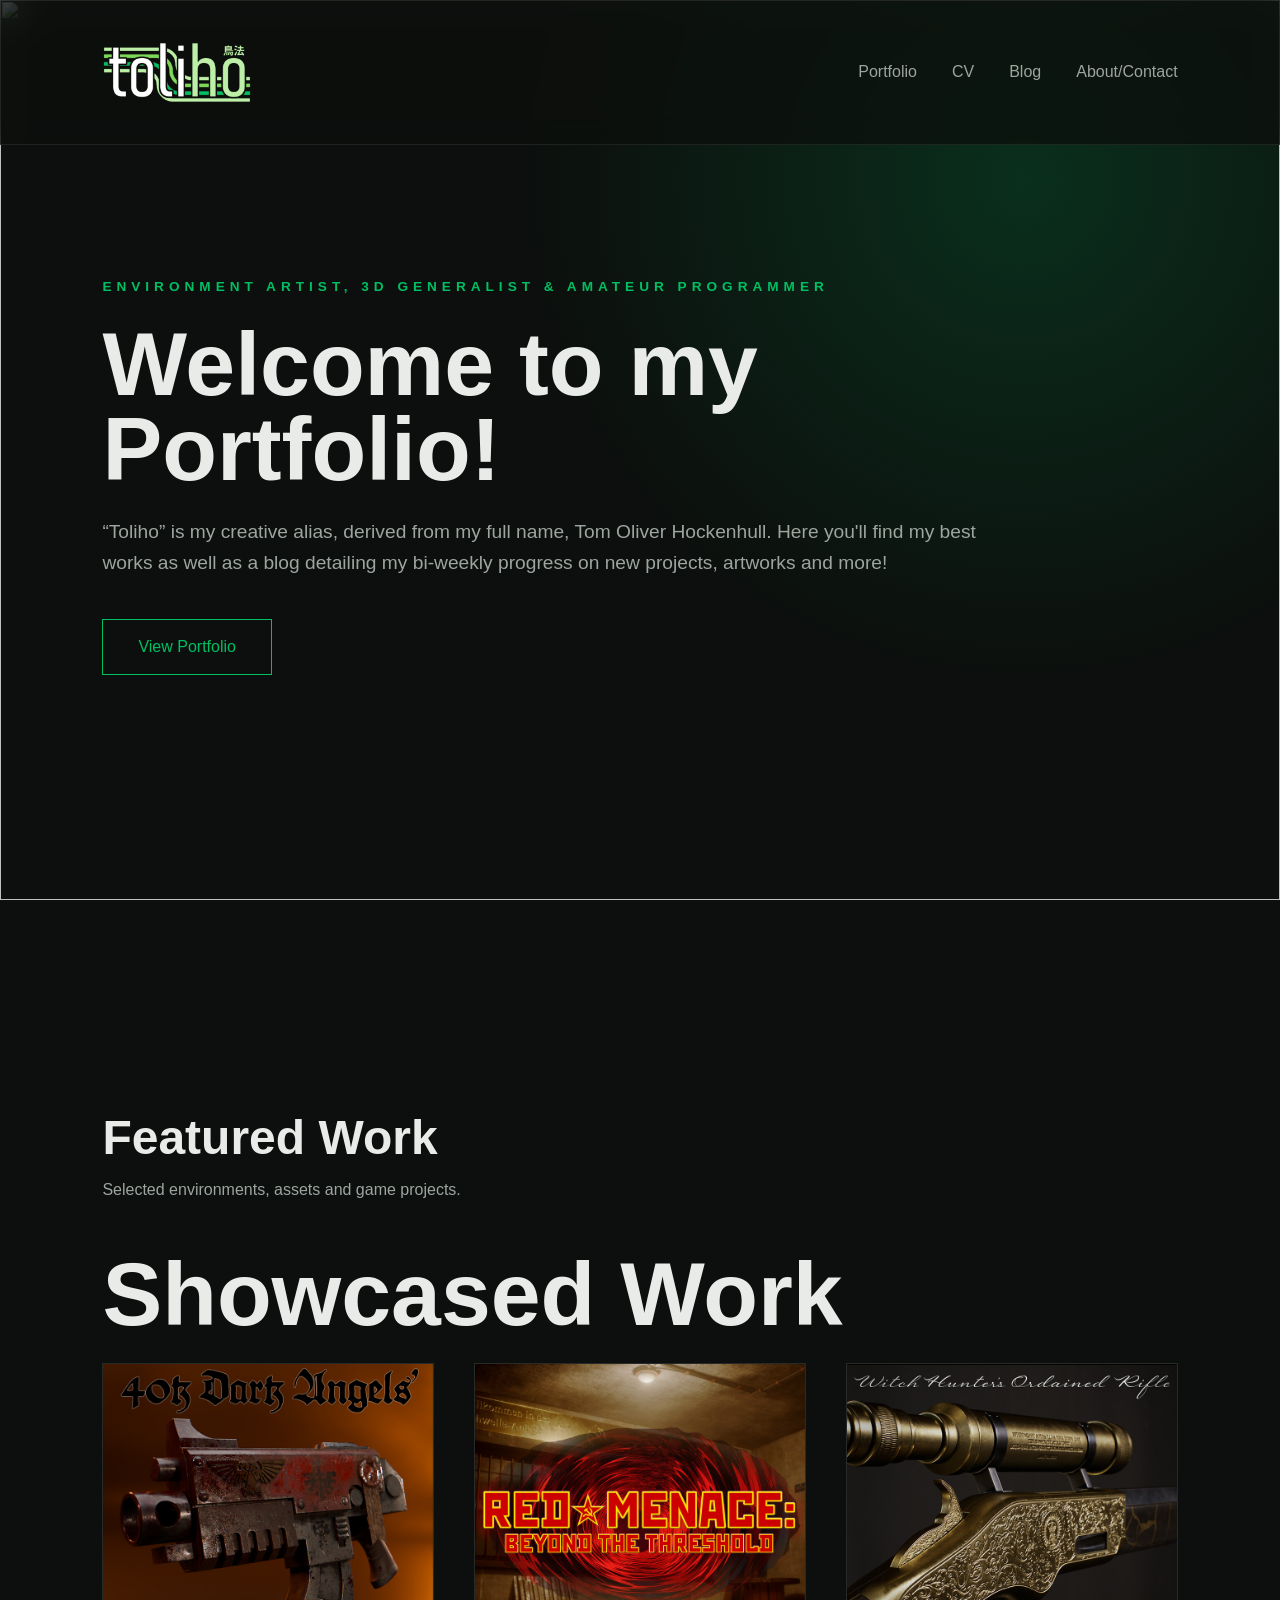
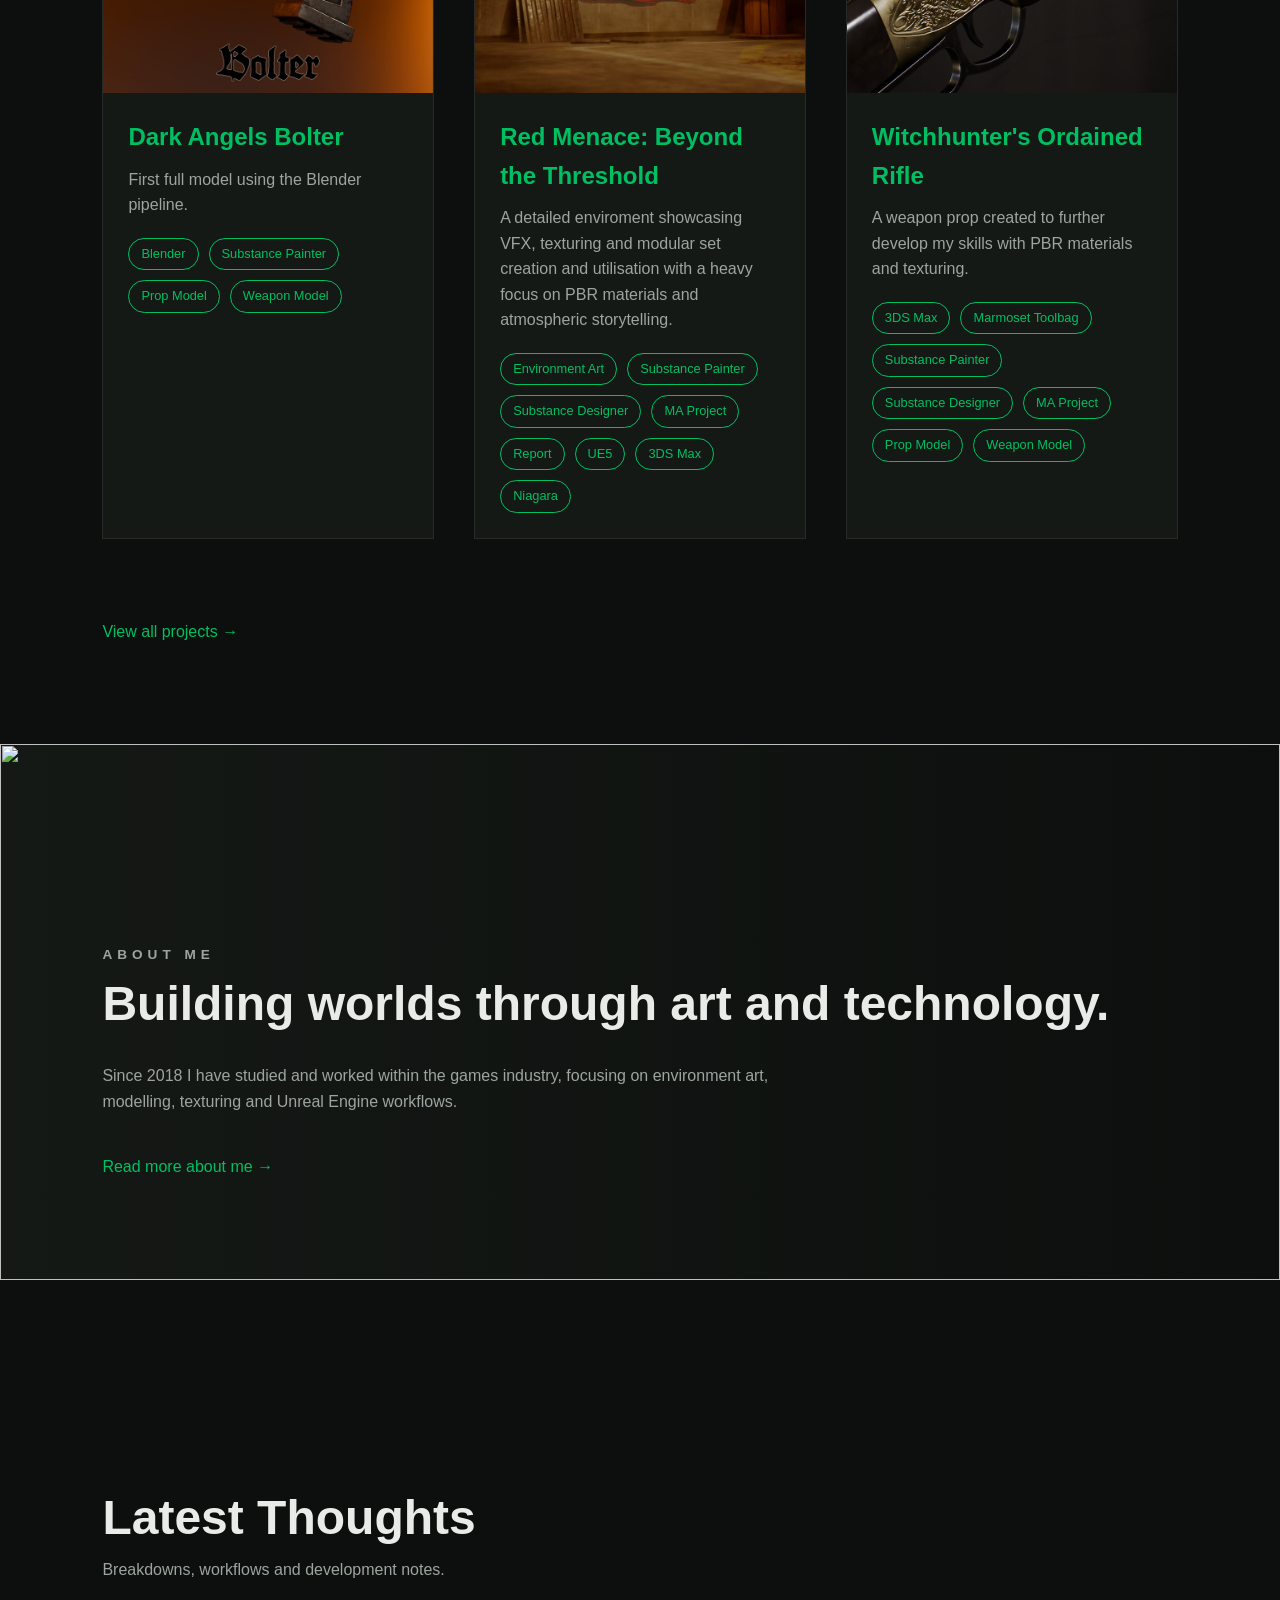
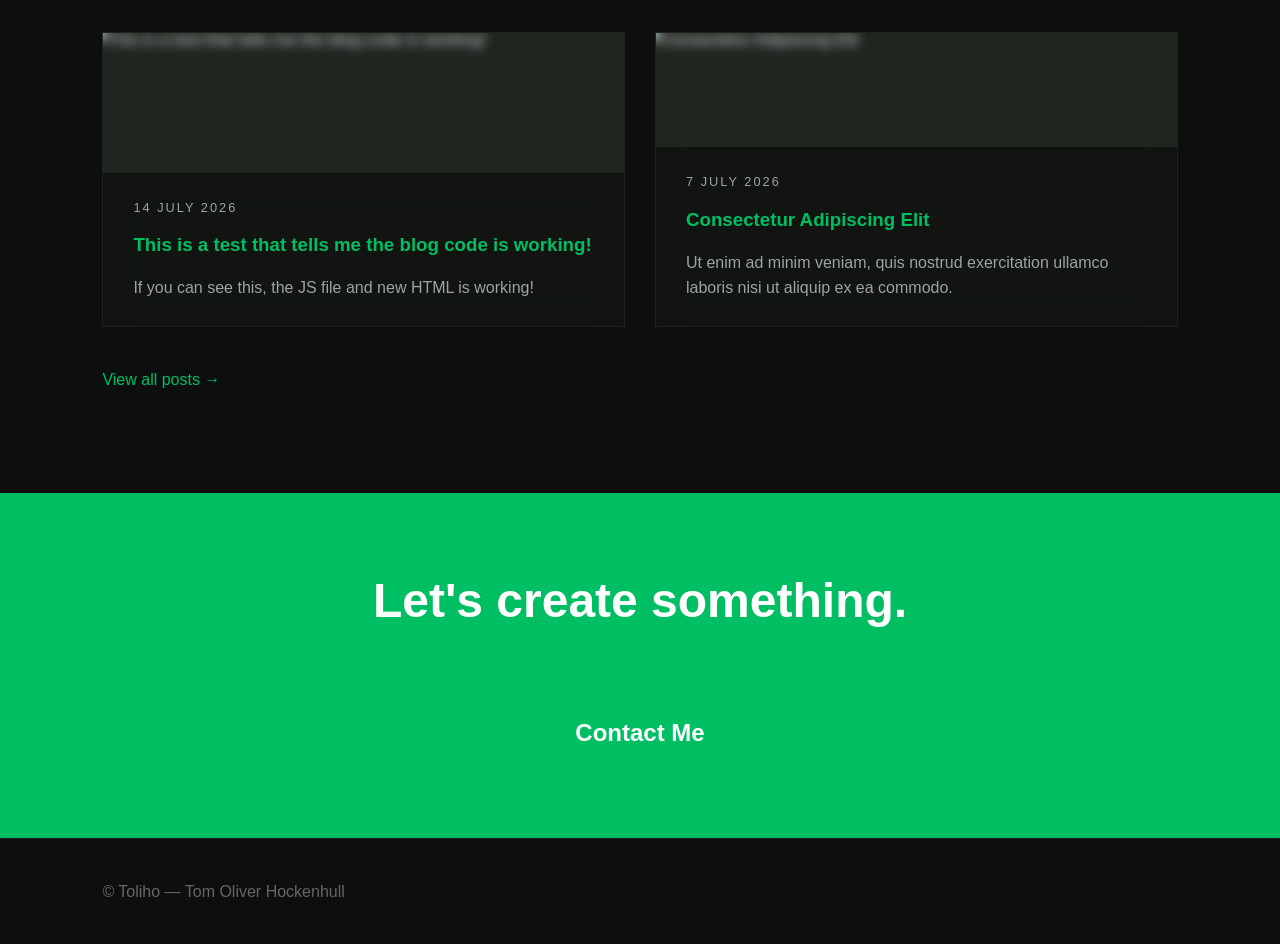
==== index.html @ e220ed82 "Update index.html" ====
<!DOCTYPE html>
<html lang="en">

<head>

    <!-- ===========================
         PAGE SETTINGS
    ============================ -->

    <meta charset="UTF-8">
    <meta name="viewport" content="width=device-width, initial-scale=1.0">

    <title>Toliho | Portfolio</title>

    <!-- Main website stylesheet -->
    <link rel="stylesheet" href="css/style.css">

</head>



<body>


<!-- ===========================
     NAVIGATION

     This same navigation will appear
     across every page.
=========================== -->


<!-- ===========================
     NAVIGATION
=========================== -->

<header>

<nav>

    <a href="index.html" class="logo">

        <img src="images/toliho-logo.png" alt="Toliho">

    </a>

    <input type="checkbox" id="menu-toggle" class="menu-toggle">

    <label for="menu-toggle" class="hamburger">
        <span></span>
        <span></span>
        <span></span>
    </label>

    <div class="links">

        <a href="portfolio.html">
            Portfolio
        </a>

        <a href="cv.html">
            CV
        </a>

        <a href="blog.html">
            Blog
        </a>

        <a href="about.html">
            About/Contact
        </a>

    </div>

</nav>

</header>





<!-- ===========================
     HERO SECTION

     Large introduction area.
     Replace background with your
     favourite environment render later.
=========================== -->


<section class="hero">


<div class="hero-bg">

    <img src="images/Welcome.gif" alt="">

    <img src="images/Welcome.gif" class="hero-bg-blur" alt="">

</div>


<div class="hero-content">


<p class="eyebrow">

ENVIRONMENT ARTIST, 3D GENERALIST & AMATEUR PROGRAMMER

</p>



<h1>

Welcome to my Portfolio!

</h1>



<p class="hero-text">

“Toliho” is my creative alias, derived from my full name, Tom Oliver Hockenhull. Here you'll find my best works as well as a blog detailing my bi-weekly progress on new projects, artworks and more!

</p>



<a href="portfolio.html" class="button">

View Portfolio

</a>


</div>


</section>







<!-- ===========================
     FEATURED WORK

     Only your strongest 3 projects.

     The complete collection exists
     on portfolio.html.
=========================== -->


<section class="featured">


<div class="section-header">

<h2>
Featured Work
</h2>

<p>
Selected environments, assets and game projects.
</p>


</div>


    <h1>
        Showcased Work
    </h1>


</div>






<div class="portfolio-grid">





<!-- PROJECT 1 -->


<a href="projects/project1.html" class="portfolio-card">


    <img src="images/project1.jpg"
    alt="Project 1">


    <div class="portfolio-info">


        <h2>
            Dark Angels Bolter
        </h2>


        <p>
            First full model using the Blender pipeline.
        </p>


        <div class="portfolio-tags">

            <span>
                Blender
            </span>

            <span>
                Substance Painter
            </span>

            <span>
                Prop Model
            </span>

            <span>
                Weapon Model
            </span>

        </div>


    </div>


</a>







<!-- PROJECT 2 -->


<a href="projects/project2.html" class="portfolio-card">


    <img src="images/project2.jpg"
    alt="Project 2">


    <div class="portfolio-info">


        <h2>
            Red Menace: Beyond the Threshold
        </h2>


        <p>
            A detailed enviroment showcasing VFX, texturing and modular set creation and utilisation with a heavy focus on PBR materials and atmospheric storytelling.
        </p>


        <div class="portfolio-tags">

            <span>
                Environment Art
            </span>

            <span>
                Substance Painter
            </span>

            <span>
                Substance Designer
            </span>

            <span>
                MA Project
            </span>

            <span>
                Report
            </span>

            
            <span>
                UE5
            </span>

            
            <span>
                3DS Max
            </span>

            
            <span>
                Niagara
            </span>

        </div>


    </div>


</a>







<!-- PROJECT 3 -->


<a href="projects/project3.html" class="portfolio-card">


    <img src="images/project3.jpg"
    alt="Project 3">


    <div class="portfolio-info">


        <h2>
            Witchhunter's Ordained Rifle
        </h2>


        <p>
            A weapon prop created to further develop my skills with PBR materials and texturing. 
        </p>


        <div class="portfolio-tags">

            <span>
                3DS Max
            </span>


            <span>
                Marmoset Toolbag
            </span>

            <span>
                Substance Painter
            </span>

            <span>
                Substance Designer
            </span>

            <span>
                MA Project
            </span>

            <span>
                Prop Model
            </span>

            <span>
                Weapon Model
            </span>


        </div>


    </div>


</a>





<!-- Link to full portfolio -->

<a href="portfolio.html"
class="text-link">

View all projects →

</a>



</section>









<!-- ===========================
     ABOUT PREVIEW

     Short introduction only.
     Full biography lives on:
     about.html
=========================== -->


<section class="about-preview">


<div class="about-bg">

    <img src="images/about-bg.png" alt="">

    <img src="images/about-bg.png" class="about-bg-blur" alt="">

</div>


<div class="about-preview-content">


<p class="eyebrow">
ABOUT ME
</p>


<h2>
Building worlds through
art and technology.
</h2>



<p>

Since 2018 I have studied and worked within the games industry,
focusing on environment art, modelling, texturing and Unreal Engine workflows.

</p>


<a href="about.html"
class="text-link">

Read more about me →

</a>


</div>


</section>










<!-- ===========================
     BLOG PREVIEW

     Shows latest articles.
     Full blog archive:
     blog.html
=========================== -->


<section class="latest-blog">


<div class="section-header">

<h2>
Latest Thoughts
</h2>

<p>
Breakdowns, workflows and development notes.
</p>


</div>





<div class="blog-grid" id="latest-blog-grid">
</div>

<a href="blog.html" class="text-link">View all posts →</a>


</section>









<!-- ===========================
     CONTACT CTA
=========================== -->


<section class="contact-banner">


<h2>
Let's create something.
</h2>


<a href="contact.html"
class="button">

Contact Me

</a>



</section>








<!-- ===========================
     FOOTER
=========================== -->


<footer>

<p>
© Toliho — Tom Oliver Hockenhull
</p>

</footer>




<!-- =====================================================================
     LATEST POSTS PREVIEW

     Loads the same post data blog.html uses, sorts by date, and shows
     the 3 most recent. Add new posts in js/blog-posts.js only - this
     section updates itself automatically.
===================================================================== -->

<script src="js/blog-posts.js"></script>

<script>

    const latestGrid = document.getElementById('latest-blog-grid');

    function parseDate(dateStr) {
        const [day, month, year] = dateStr.split('-').map(Number);
        return new Date(year, month - 1, day);
    }

    const sortedPosts = [...posts].sort((a, b) => parseDate(b.date) - parseDate(a.date));
    const latestPosts = sortedPosts.slice(0, 2);

    function formatDate(dateStr) {
        const d = parseDate(dateStr);
        if (isNaN(d)) return dateStr;
        return d.toLocaleDateString('en-GB', { day:'numeric', month:'long', year:'numeric' });
    }

    latestPosts.forEach(post => {
        const card = document.createElement('a');
        card.href = post.link;
        card.className = 'blog-card';

        const imageWrap = document.createElement('div');
        imageWrap.className = 'blog-card-image';
        const img = document.createElement('img');
        img.src = post.image;
        img.alt = post.title;
        imageWrap.appendChild(img);

        const info = document.createElement('div');
        info.className = 'blog-info';

        const dateEl = document.createElement('span');
        dateEl.className = 'blog-date';
        dateEl.textContent = formatDate(post.date);

        const titleEl = document.createElement('h3');
        titleEl.textContent = post.title;

        const excerptEl = document.createElement('p');
        excerptEl.textContent = post.excerpt;

        info.appendChild(dateEl);
        info.appendChild(titleEl);
        info.appendChild(excerptEl);

        card.appendChild(imageWrap);
        card.appendChild(info);
        latestGrid.appendChild(card);
    });

</script>


</body>

</html>
---- css/style.css ----
/* =====================================================
   TOLIHO PORTFOLIO
   Main Website Stylesheet

   Theme:
   Dark minimalist / games art portfolio

   Main colour:
   #00bf63
===================================================== */


/* =====================================================
   GLOBAL VARIABLES
===================================================== */

:root {
    --background: #0c0f0d;
    --surface: #151916;
    --surface-light: #202520;
    --text: #e8ebe8;
    --muted: #9da59f;
    --green: #00bf63;
    --green-dark: #008f45;
    --border: rgba(255,255,255,0.08);
}


/* =====================================================
   RESET
===================================================== */

* {
    margin:0;
    padding:0;
    box-sizing:border-box;
}

html {
    scroll-behavior:smooth;
}

body {
    background:var(--background);
    color:var(--text);
    font-family: Inter, Helvetica, Arial, sans-serif;
    line-height:1.6;
}

a {
    text-decoration:none;
    color:inherit;
}

img {
    max-width:100%;
    display:block;
}


/* =====================================================
   NAVIGATION
===================================================== */

header {
    position:relative;
}

nav {
    position:fixed;
    top:0;
    width:100%;
    padding:30px 8%;
    display:flex;
    justify-content:space-between;
    align-items:center;
    background: rgba(12,15,13,0.75);
    backdrop-filter:blur(15px);
    border-bottom: 1px solid var(--border);
    z-index:100;
}

.logo img {
    width:150px;
    height:auto;
}

.logo span {
    color:var(--green);
}

.links {
    display:flex;
    gap:35px;
}

.links a {
    color:var(--muted);
    transition:.3s;
}

.links a:hover {
    color:var(--green);
}

.menu-toggle {
    display:none;
}

.hamburger {
    display:none;
    flex-direction:column;
    gap:5px;
    cursor:pointer;
    z-index:200;
}

.hamburger span {
    width:28px;
    height:2px;
    background:var(--text);
    transition:.3s;
}


/* =====================================================
   HERO SECTION
===================================================== */

.hero {
    position:relative;
    overflow:hidden;
    min-height:100vh;
    padding: 150px 8% 100px;
    display:flex;
    align-items:center;
    background: radial-gradient(
        circle at 80% 20%,
        rgba(0,191,99,.18),
        transparent 40%
    );
}

.hero-bg {
    position:absolute;
    inset:0;
    z-index:0;
}

.hero-bg img {
    position:absolute;
    inset:0;
    width:100%;
    height:100%;
    object-fit:cover;
}

.hero-bg-blur {
    filter:blur(10px);
    transform:scale(1.1);
    -webkit-mask-image: linear-gradient(to right, black 0%, black 35%, transparent 75%);
    mask-image: linear-gradient(to right, black 0%, black 35%, transparent 75%);
}

.hero-content {
    position:relative;
    z-index:1;
    max-width:900px;
}

.eyebrow {
    color:var(--green);
    letter-spacing:5px;
    font-size:.85rem;
    font-weight:bold;
}

h1 {
    font-size: clamp(3.5rem,7vw,7rem);
    line-height:.95;
    margin: 25px 0;
}

.hero-text {
    max-width:900px;
    color:var(--muted);
    font-size:1.2rem;
}


/* =====================================================
   BUTTONS
===================================================== */

.button {
    display:inline-block;
    margin-top:40px;
    padding: 14px 35px;
    border: 1px solid var(--green);
    color:var(--green);
    transition:.3s;
}

.button:hover {
    background:var(--green);
    color:#000;
}


/* =====================================================
   GENERAL SECTIONS
===================================================== */

section {
    padding: 200px 8% 100px;
}

.section-header {
    margin-bottom:50px;
}

.section-header h2 {
    font-size:3rem;
}

.section-header p {
    color:var(--muted);
}


/* =====================================================
   FEATURED PROJECT GRID
===================================================== */

.project-grid {
    display:grid;
    grid-template-columns: repeat(auto-fit,minmax(300px,1fr));
    gap:30px;
}

.project-card {
    background:var(--surface);
    border: 1px solid var(--border);
    overflow:hidden;
    transition:.4s;
}

.project-card:hover {
    transform: translateY(-10px);
    border-color: var(--green);
}

.project-image {
    height:280px;
    background: linear-gradient(135deg, #1c211e, #101311);
    display:flex;
    align-items:center;
    justify-content:center;
    color:var(--muted);
}

.project-image img {
    width:100%;
    height:100%;
    object-fit:cover;
}

.project-info {
    padding:25px;
}

.project-info h3 {
    color:var(--green);
    margin-bottom:5px;
}

.project-info p {
    color:var(--muted);
}


/* =====================================================
   TEXT LINKS
===================================================== */

.text-link {
    display:inline-block;
    margin-top:40px;
    color:var(--green);
}

.text-link:hover {
    text-decoration:underline;
}


/* =====================================================
   ABOUT SECTION
===================================================== */

.about-preview {
    position:relative;
    overflow:hidden;
    background: linear-gradient(90deg, var(--surface), transparent);
}

.about-bg {
    position:absolute;
    inset:0;
    z-index:0;
}

.about-bg img {
    position:absolute;
    inset:0;
    width:100%;
    height:100%;
    object-fit:cover;
}

.about-bg-blur {
    filter:blur(0px);
    transform:scale(1.1);
    -webkit-mask-image: linear-gradient(to right, black 0%, black 0%, transparent 100%);
    mask-image: linear-gradient(to right, black 0%, black 0%, transparent 100%);
}

.about-preview-content {
    position:relative;
    z-index:1;
}

.about-preview h2 {
    font-size:3rem;
    margin-bottom:20px;
}

.about-preview p {
    max-width:700px;
    color:var(--muted);
}


/* =====================================================
   BLOG
===================================================== */

.blog-grid {
    display:grid;
    grid-template-columns: repeat(2, 1fr);
    gap:30px;
}

.blog-card {
    position:relative;
    border: 1px solid var(--border);
    overflow:hidden;
    transition:.3s;
}

.blog-card:hover {
    border-color:var(--green);
}

.blog-card-image {
    position:relative;
    aspect-ratio:16 / 9;
    overflow:hidden;
    background:var(--surface-light);
}

.blog-card-image img {
    position:absolute;
    inset:0;
    width:100%;
    height:100%;
    object-fit:cover;
    filter:blur(5px);
    transform:scale(1.05);
    transition:.4s;
}

.blog-card:hover .blog-card-image img {
    filter:blur(1px);
}

.blog-info {
    position:absolute;
    left:0;
    right:0;
    bottom:0;
    background: rgba(12,15,13,0.75);
    backdrop-filter:blur(15px);
    padding:25px 30px;
    display:flex;
    flex-direction:column;
    justify-content:center;
}

.blog-info .blog-date {
    display:block;
    color:var(--muted);
    font-size:.8rem;
    letter-spacing:2px;
    text-transform:uppercase;
    margin-bottom:12px;
}

.blog-info h3 {
    color:var(--green);
    margin-bottom:15px;
}

.blog-info p {
    color:var(--muted);
}

.blog-tags {
    display:flex;
    flex-wrap:wrap;
    gap:8px;
    margin-top:15px;
}

.blog-tags span {
    border:1px solid var(--green);
    color:var(--green);
    padding:4px 12px;
    border-radius:20px;
    font-size:.75rem;
}

.blog-empty {
    grid-column:1 / -1;
    color:var(--muted);
    text-align:center;
    padding:60px 0;
}


/* ---- Filter dropdown ---- */

.blog-filter {
    margin-top:30px;
    margin-bottom:50px;
    display:flex;
    align-items:center;
    gap:15px;
}

.blog-filter label {
    color:var(--muted);
    font-size:.9rem;
}

.blog-filter select {
    background:var(--surface);
    border:1px solid var(--border);
    color:var(--text);
    padding:10px 18px;
    font-family:inherit;
    font-size:.95rem;
    cursor:pointer;
}

.blog-filter select:focus {
    outline:none;
    border-color:var(--green);
}


/* ---- Pagination ---- */

.pagination {
    display:flex;
    justify-content:center;
    align-items:center;
    gap:25px;
    margin-top:70px;
}

.pagination button {
    background:transparent;
    border:1px solid var(--green);
    color:var(--green);
    padding:12px 28px;
    font-family:inherit;
    font-size:.95rem;
    cursor:pointer;
    transition:.3s;
}

.pagination button:hover:not(:disabled) {
    background:var(--green);
    color:#000;
}

.pagination button:disabled {
    border-color:var(--border);
    color:var(--muted);
    cursor:not-allowed;
}

.pagination .page-label {
    color:var(--muted);
    font-size:.9rem;
    white-space:nowrap;
}

@media(max-width:900px){
    .blog-grid {
        grid-template-columns:1fr;
    }
}


/* ==========================================
   CONTACT PAGE
========================================== */

.contact-page {
    background:var(--green);
    padding:160px 5vw 120px;
}

.contact-container {
    max-width:1200px;
    margin:auto;
}

.contact-container h1 {
    color:white;
    text-align:center;
    margin:25px 0;
}

.contact-container .eyebrow {
    text-align:center;
    color:white;
}

.contact-intro {
    color:white;
    text-align:center;
    max-width:700px;
    margin:0 auto 50px;
}

/* FORM BOX */

.contact-form {
    background:var(--surface);
    padding:50px;
    border-radius:20px;
    border:1px solid rgba(255,255,255,0.1);
    box-shadow:0 20px 60px rgba(0,0,0,0.25);
}

.form-row {
    display:grid;
    grid-template-columns:1fr 1fr;
    gap:30px;
}

.form-group {
    display:flex;
    flex-direction:column;
    margin-bottom:30px;
}

.form-group label {
    margin-bottom:10px;
    color:var(--text);
}

.form-group input,
.form-group textarea {
    background:#0c0f0d;
    border:1px solid rgba(255,255,255,0.12);
    border-radius:12px;
    padding:18px;
    color:white;
    font-family:inherit;
    font-size:1rem;
}

.form-group textarea {
    min-height:200px;
}

.form-group input:focus,
.form-group textarea:focus {
    outline:none;
    border-color:var(--green);
    box-shadow:0 0 0 3px rgba(0,191,99,0.2);
}

.contact-form .button {
    border-radius:12px;
    cursor:pointer;
}

@media(max-width:800px){
    .form-row {
        grid-template-columns:1fr;
    }
    .contact-form {
        padding:30px;
    }
}


/* =====================================================
   FOOTER
===================================================== */

footer {
    padding: 40px 8%;
    border-top: 1px solid var(--border);
    color:#666;
}

/* ==========================================
   ABOUT PAGE
========================================== */

.about-page {
    padding:160px 5vw 100px;
}

.about-container {
    display:grid;
    grid-template-columns:55% 45%;
    width:100%;
    gap:40px;
    align-items:stretch;
}

.about-content {
    display:flex;
    flex-direction:column;
    padding-left:5vw;
    max-width:850px;
}

.about-content p {
    margin-bottom:35px;
    line-height:1.8;
}

.software-section {
    margin-top:35px;
    display:flex;
    justify-content:center;
}

.software-section img {
    width:350px;
    height:auto;
}

.about-feature-image {
    display:flex;
    margin-right:40px;
}

.about-feature-image img {
    width:100%;
    height:100%;
    object-fit:cover;
}

@media(max-width:900px){
    .about-page {
        padding:140px 8% 80px;
    }
    .about-container {
        grid-template-columns:1fr;
        position:relative;
    }
    .about-content {
        padding-left:0;
        position:relative;
        z-index:1;
    }
    .about-feature-image {
        position:absolute;
        inset:0;
        margin:0;
        z-index:0;
        opacity:.18;
        pointer-events:none;
    }
    .about-feature-image img {
        width:100%;
        height:100%;
        object-fit:cover;
        filter:blur(12px);
    }
}

/* ==========================================
   CONTACT BANNER
========================================== */

.contact-banner {
    background:#00bf63;
    width:100%;
    padding:70px 8%;
    text-align:center;
}

.contact-banner h2 {
    color:#ffffff;
    font-size:3rem;
    margin-bottom:20px;
}

.contact-banner a {
    color:#ffffff;
    font-size:1.5rem;
    font-weight:800;
}

.contact-banner a:hover {
    text-decoration:underline;
}

/* ==========================================
   CV PAGE
========================================== */

.cv-page {
    padding:160px 8% 100px;
}

.cv-header {
    margin-bottom:70px;
    max-width:750px;
}

.cv-header h1 {
    font-size:clamp(2.8rem,5vw,4.5rem);
    margin:15px 0 20px;
}

.cv-header p {
    color:var(--muted);
    font-size:1.1rem;
    margin-bottom:30px;
}

.cv-container {
    display:grid;
    grid-template-columns:2fr 1fr;
    gap:60px;
    align-items:start;
}

/* ---- Main column ---- */

.cv-block {
    margin-bottom:60px;
}

.cv-block:last-child {
    margin-bottom:0;
}

.cv-block h2 {
    font-size:1.7rem;
    color:var(--green);
    margin-bottom:28px;
    padding-bottom:12px;
    border-bottom:1px solid var(--border);
}

.experience-item,
.project-item,
.edu-item {
    margin-bottom:32px;
}

.experience-item:last-child,
.project-item:last-child,
.edu-item:last-child {
    margin-bottom:0;
}

.exp-role {
    font-weight:700;
    font-size:1.1rem;
    color:var(--text);
    display:block;
}

.exp-meta {
    color:var(--green);
    font-size:.9rem;
    display:block;
    margin:4px 0 14px;
}

.cv-block ul {
    list-style:none;
}

.cv-block li {
    position:relative;
    padding-left:22px;
    margin-bottom:10px;
    color:var(--muted);
}

.cv-block li:last-child {
    margin-bottom:0;
}

.cv-block li::before {
    content:"—";
    position:absolute;
    left:0;
    color:var(--green);
}

/* ---- Sidebar ---- */

.cv-sidebar .cv-block {
    background:var(--surface);
    border:1px solid var(--border);
    padding:30px;
    margin-bottom:30px;
}

.cv-sidebar .cv-block:last-child {
    margin-bottom:0;
}

.cv-sidebar h2 {
    font-size:1.15rem;
    margin-bottom:20px;
    padding-bottom:0;
    border-bottom:none;
}

.cv-sidebar p,
.cv-sidebar a {
    color:var(--muted);
    font-size:.95rem;
}

.cv-sidebar a:hover {
    color:var(--green);
    text-decoration:underline;
}

.contact-block p {
    margin-bottom:10px;
}

.contact-block p:last-child {
    margin-bottom:0;
}

.skill-tags {
    display:flex;
    flex-wrap:wrap;
    gap:10px;
}

.skill-tags span {
    background:var(--surface-light);
    border:1px solid var(--border);
    padding:6px 14px;
    font-size:.85rem;
    color:var(--muted);
}

.software-group {
    margin-bottom:18px;
}

.software-group:last-child {
    margin-bottom:0;
}

.software-group h4 {
    color:var(--text);
    font-size:.9rem;
    margin-bottom:8px;
}

.software-group p {
    font-size:.9rem;
    margin-bottom:0;
}

@media(max-width:900px){
    .cv-page {
        padding:140px 8% 80px;
    }
    .cv-container {
        grid-template-columns:1fr;
    }
}

/* ==========================================
   PORTFOLIO CARDS
========================================== */

.portfolio-grid {
    display:grid;
    grid-template-columns:repeat(3, 1fr);
    gap:40px;
}

.portfolio-card {
    background:var(--surface);
    border:1px solid var(--border);
    overflow:hidden;
    text-decoration:none;
    transition:.4s;
}

.portfolio-card:hover {
    transform:translateY(-10px);
    border-color:var(--green);
}

.portfolio-card img {
    width:100%;
    aspect-ratio:1 / 1;
    object-fit:cover;
}

.portfolio-info {
    padding:25px;
}

.portfolio-info h2 {
    color:var(--green);
    font-size:1.5rem;
    margin-bottom:10px;
}

.portfolio-info p {
    color:var(--muted);
    margin-bottom:20px;
}

.portfolio-tags {
    display:flex;
    flex-wrap:wrap;
    gap:10px;
}

.portfolio-tags span {
    border:1px solid var(--green);
    color:var(--green);
    padding:5px 12px;
    border-radius:20px;
    font-size:.8rem;
}

/* ==========================================
   PORTFOLIO MOBILE
========================================== */

@media(max-width:900px){
    .portfolio-grid {
        grid-template-columns:1fr;
    }
}


/* =====================================================
   MOBILE SUPPORT
===================================================== */

@media(max-width:800px){

    /* -----------------------------------------------------------------
       HOW TO ADJUST THE HOMEPAGE BACKGROUND IMAGE ON MOBILE

       "100px" below controls how far RIGHT the image is shifted before
       it gets cropped to fit the phone screen.
         - Bigger number (e.g. 200px) = shows more of the right side
           of the image, less of the left
         - Smaller number (e.g. 0px) = shows the far-left edge of
           the image
       Just change the number, save, and refresh to see the result.
    ----------------------------------------------------------------- */

    .hero-bg img {
        object-position:left 100px center;
    }

    .hero-bg img:not(.hero-bg-blur) {
        display:none;
    }

    .hero-bg-blur {
        -webkit-mask-image:none;
        mask-image:none;
    }

    nav {
        flex-direction:row;
        justify-content:space-between;
        align-items:center;
    }

    .hamburger {
        display:flex;
    }

    .portfolio-grid {
        grid-template-columns:1fr;
    }

    .links {
        position:fixed;
        top:0;
        right:0;
        height:100vh;
        width:70%;
        max-width:300px;
        padding:100px 40px;
        background:var(--surface);
        border-left:1px solid var(--border);
        box-shadow:-20px 0 60px rgba(0,0,0,0.4);
        flex-direction:column;
        flex-wrap:nowrap;
        align-items:flex-start;
        justify-content:flex-start;
        gap:30px;
        transform:translateX(100%);
        transition:.4s ease;
        z-index:150;
    }

    .links a {
        font-size:1.1rem;
    }

    .menu-toggle:checked ~ .links {
        transform:translateX(0);
    }

    .menu-toggle:checked ~ .hamburger span:nth-child(1) {
        transform:translateY(7px) rotate(45deg);
    }

    .menu-toggle:checked ~ .hamburger span:nth-child(2) {
        opacity:0;
    }

    .menu-toggle:checked ~ .hamburger span:nth-child(3) {
        transform:translateY(-7px) rotate(-45deg);
    }

    h1 {
        font-size:3rem;
    }

    section {
        padding:60px 8% 60px;
    }

    header + section {
        padding-top:160px;
    }

    .hero {
        min-height:auto;
        align-items:flex-start;
    }

}
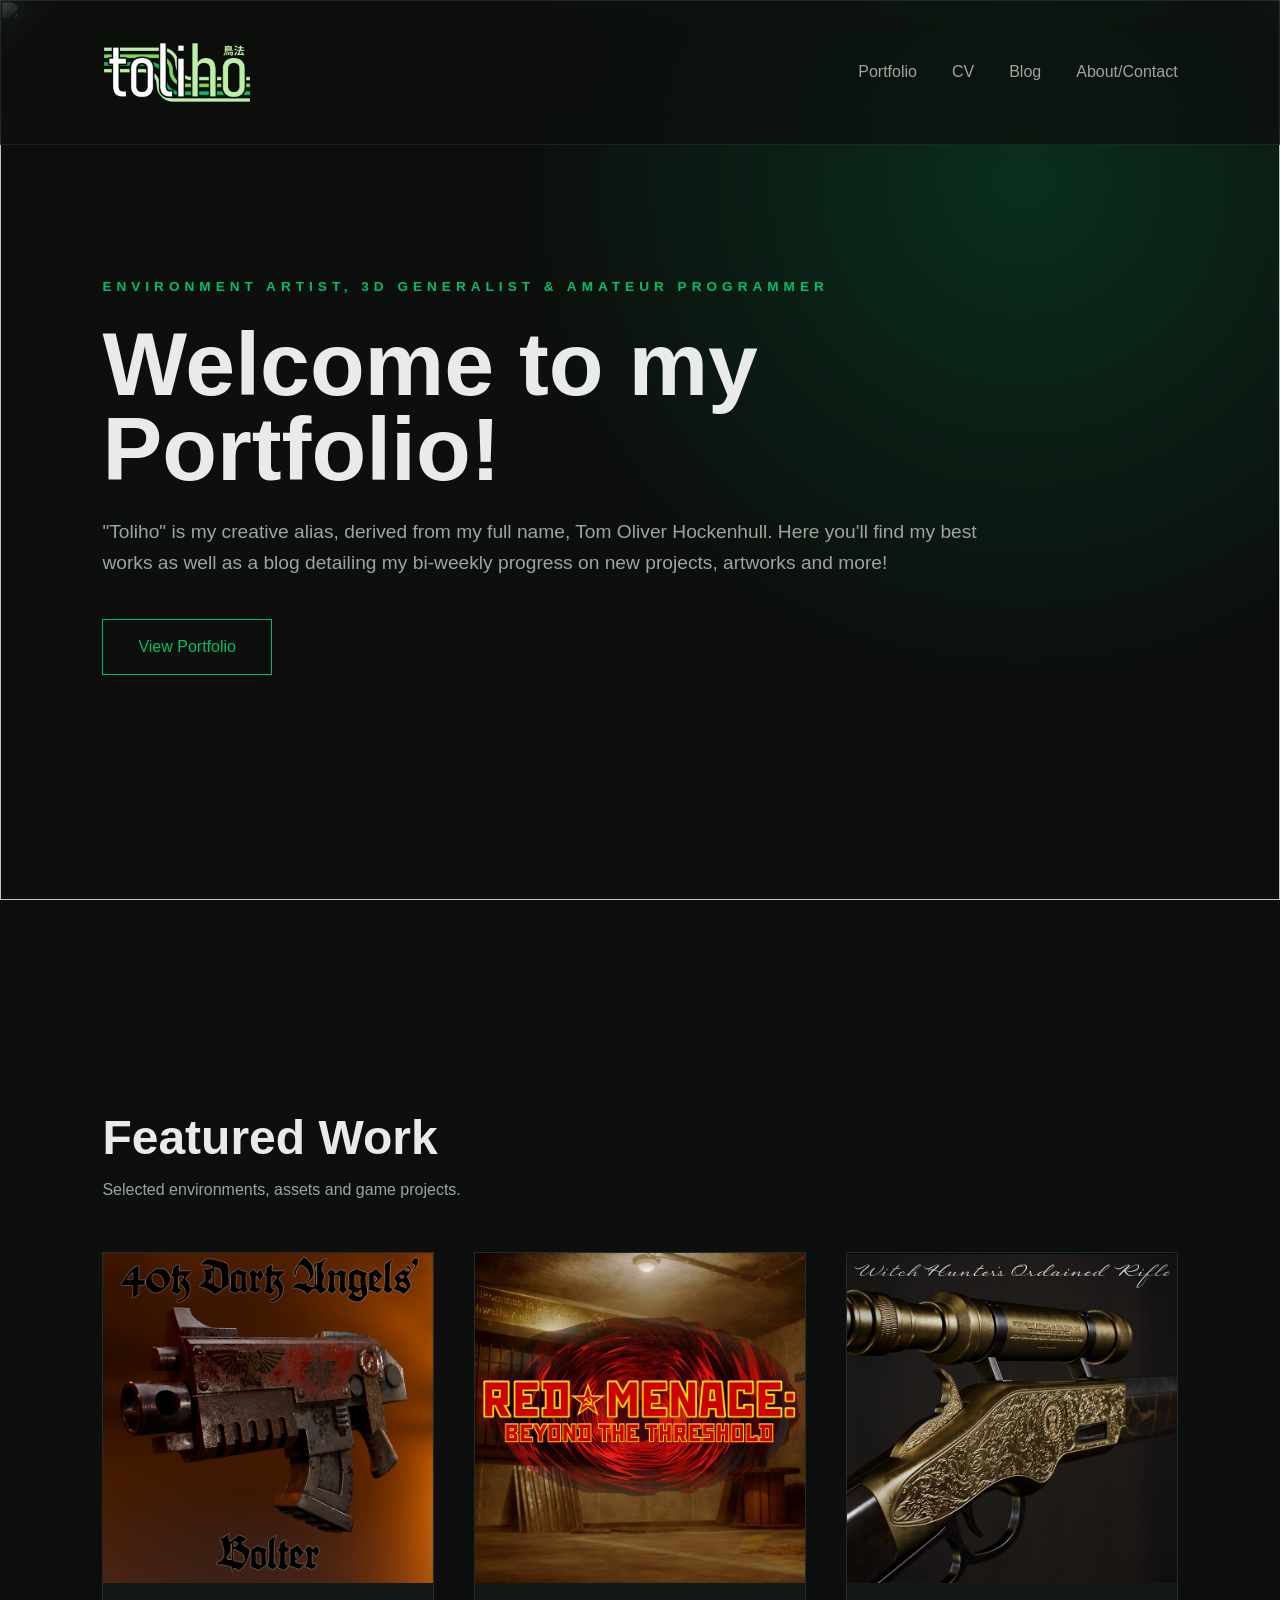
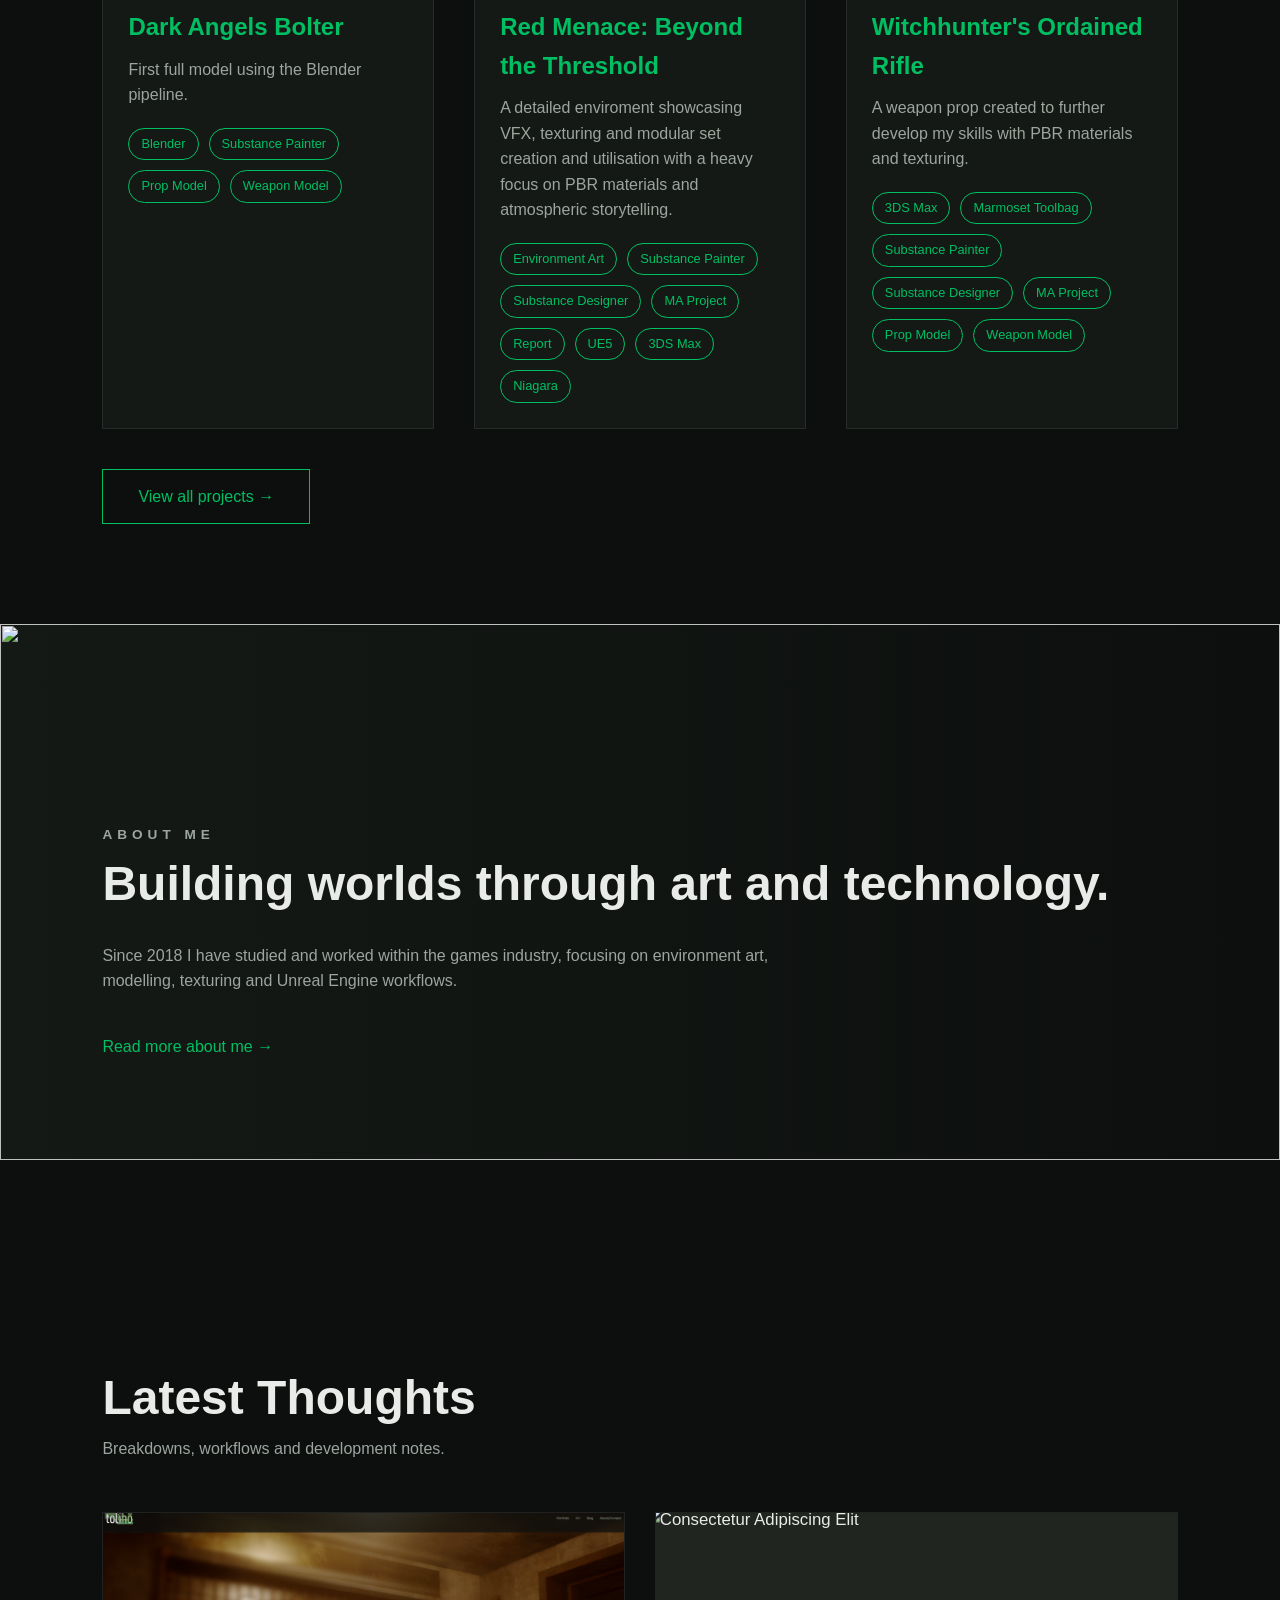
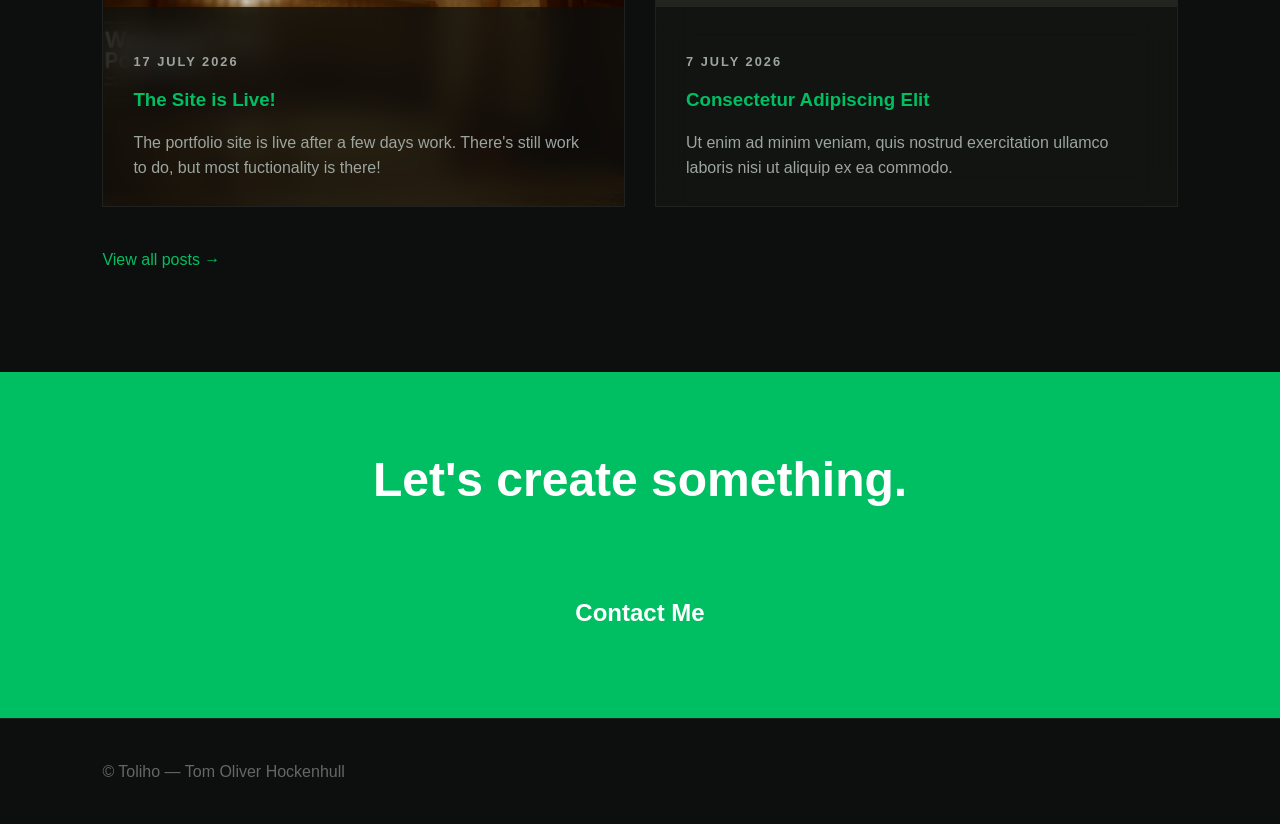
==== commit 7776dec4: "Update index.html" ====
--- a/index.html
+++ b/index.html
@@ -1,51 +1,34 @@
 <!DOCTYPE html>
 <html lang="en">
-
 <head>
 
-    <!-- ===========================
-         PAGE SETTINGS
-    ============================ -->
-
-    <meta charset="UTF-8">
-    <meta name="viewport" content="width=device-width, initial-scale=1.0">
-
-    <title>Toliho | Portfolio</title>
-
-    <!-- Main website stylesheet -->
-    <link rel="stylesheet" href="css/style.css">
+<!-- ===========================
+     PAGE SETTINGS
+============================ -->
+
+<meta charset="UTF-8">
+<meta name="viewport" content="width=device-width, initial-scale=1.0">
+<title>Toliho | Portfolio</title>
+
+<!-- Main website stylesheet -->
+<link rel="stylesheet" href="css/style.css">
 
 </head>
-
-
-
 <body>
 
-
 <!-- ===========================
      NAVIGATION
-
      This same navigation will appear
      across every page.
 =========================== -->
 
-
-<!-- ===========================
-     NAVIGATION
-=========================== -->
-
 <header>
-
 <nav>
-
     <a href="index.html" class="logo">
-
         <img src="images/toliho-logo.png" alt="Toliho">
-
     </a>
 
     <input type="checkbox" id="menu-toggle" class="menu-toggle">
-
     <label for="menu-toggle" class="hamburger">
         <span></span>
         <span></span>
@@ -53,531 +36,226 @@
     </label>
 
     <div class="links">
-
         <a href="portfolio.html">
             Portfolio
         </a>
-
         <a href="cv.html">
             CV
         </a>
-
         <a href="blog.html">
             Blog
         </a>
-
         <a href="about.html">
             About/Contact
         </a>
-
-    </div>
-
+    </div>
 </nav>
-
 </header>
 
-
-
-
-
 <!-- ===========================
      HERO SECTION
-
      Large introduction area.
      Replace background with your
      favourite environment render later.
 =========================== -->
 
-
 <section class="hero">
-
-
-<div class="hero-bg">
-
-    <img src="images/Welcome.gif" alt="">
-
-    <img src="images/Welcome.gif" class="hero-bg-blur" alt="">
-
-</div>
-
-
-<div class="hero-content">
-
-
-<p class="eyebrow">
-
-ENVIRONMENT ARTIST, 3D GENERALIST & AMATEUR PROGRAMMER
-
-</p>
-
-
-
-<h1>
-
-Welcome to my Portfolio!
-
-</h1>
-
-
-
-<p class="hero-text">
-
-“Toliho” is my creative alias, derived from my full name, Tom Oliver Hockenhull. Here you'll find my best works as well as a blog detailing my bi-weekly progress on new projects, artworks and more!
-
-</p>
-
-
-
-<a href="portfolio.html" class="button">
-
-View Portfolio
-
-</a>
-
-
-</div>
-
-
-</section>
-
-
-
-
-
-
+    <div class="hero-bg">
+        <img src="images/Welcome.gif" alt="">
+        <img src="images/Welcome.gif" class="hero-bg-blur" alt="">
+    </div>
+
+    <div class="hero-content">
+        <p class="eyebrow">
+            ENVIRONMENT ARTIST, 3D GENERALIST & AMATEUR PROGRAMMER
+        </p>
+        <h1>
+            Welcome to my Portfolio!
+        </h1>
+        <p class="hero-text">
+            "Toliho" is my creative alias, derived from my full name, Tom Oliver Hockenhull. Here you'll find my best works as well as a blog detailing my bi-weekly progress on new projects, artworks and more!
+        </p>
+        <a href="portfolio.html" class="button">
+            View Portfolio
+        </a>
+    </div>
+</section>
 
 <!-- ===========================
      FEATURED WORK
-
      Only your strongest 3 projects.
-
      The complete collection exists
      on portfolio.html.
 =========================== -->
 
-
 <section class="featured">
-
-
-<div class="section-header">
-
-<h2>
-Featured Work
-</h2>
-
-<p>
-Selected environments, assets and game projects.
-</p>
-
-
-</div>
-
-
-    <h1>
-        Showcased Work
-    </h1>
-
-
-</div>
-
-
-
-
-
-
-<div class="portfolio-grid">
-
-
-
-
-
-<!-- PROJECT 1 -->
-
-
-<a href="projects/project1.html" class="portfolio-card">
-
-
-    <img src="images/project1.jpg"
-    alt="Project 1">
-
-
-    <div class="portfolio-info">
-
-
+    <div class="section-header">
         <h2>
-            Dark Angels Bolter
+            Featured Work
         </h2>
-
-
         <p>
-            First full model using the Blender pipeline.
-        </p>
-
-
-        <div class="portfolio-tags">
-
-            <span>
-                Blender
-            </span>
-
-            <span>
-                Substance Painter
-            </span>
-
-            <span>
-                Prop Model
-            </span>
-
-            <span>
-                Weapon Model
-            </span>
-
-        </div>
-
-
-    </div>
-
-
-</a>
-
-
-
-
-
-
-
-<!-- PROJECT 2 -->
-
-
-<a href="projects/project2.html" class="portfolio-card">
-
-
-    <img src="images/project2.jpg"
-    alt="Project 2">
-
-
-    <div class="portfolio-info">
-
-
-        <h2>
-            Red Menace: Beyond the Threshold
-        </h2>
-
-
-        <p>
-            A detailed enviroment showcasing VFX, texturing and modular set creation and utilisation with a heavy focus on PBR materials and atmospheric storytelling.
-        </p>
-
-
-        <div class="portfolio-tags">
-
-            <span>
-                Environment Art
-            </span>
-
-            <span>
-                Substance Painter
-            </span>
-
-            <span>
-                Substance Designer
-            </span>
-
-            <span>
-                MA Project
-            </span>
-
-            <span>
-                Report
-            </span>
-
-            
-            <span>
-                UE5
-            </span>
-
-            
-            <span>
-                3DS Max
-            </span>
-
-            
-            <span>
-                Niagara
-            </span>
-
-        </div>
-
-
-    </div>
-
-
-</a>
-
-
-
-
-
-
-
-<!-- PROJECT 3 -->
-
-
-<a href="projects/project3.html" class="portfolio-card">
-
-
-    <img src="images/project3.jpg"
-    alt="Project 3">
-
-
-    <div class="portfolio-info">
-
-
-        <h2>
-            Witchhunter's Ordained Rifle
-        </h2>
-
-
-        <p>
-            A weapon prop created to further develop my skills with PBR materials and texturing. 
-        </p>
-
-
-        <div class="portfolio-tags">
-
-            <span>
-                3DS Max
-            </span>
-
-
-            <span>
-                Marmoset Toolbag
-            </span>
-
-            <span>
-                Substance Painter
-            </span>
-
-            <span>
-                Substance Designer
-            </span>
-
-            <span>
-                MA Project
-            </span>
-
-            <span>
-                Prop Model
-            </span>
-
-            <span>
-                Weapon Model
-            </span>
-
-
-        </div>
-
-
-    </div>
-
-
-</a>
-
-
-
-
-
-<!-- Link to full portfolio -->
-
-<a href="portfolio.html"
-class="text-link">
-
-View all projects →
-
-</a>
-
-
-
-</section>
-
-
-
-
-
-
-
-
+            Selected environments, assets and game projects.
+        </p>
+    </div>
+
+    <div class="portfolio-grid">
+
+        <!-- PROJECT 1 -->
+        <a href="projects/project1.html" class="portfolio-card">
+            <img src="images/project1.jpg" alt="Project 1">
+            <div class="portfolio-info">
+                <h2>
+                    Dark Angels Bolter
+                </h2>
+                <p>
+                    First full model using the Blender pipeline.
+                </p>
+                <div class="portfolio-tags">
+                    <span>Blender</span>
+                    <span>Substance Painter</span>
+                    <span>Prop Model</span>
+                    <span>Weapon Model</span>
+                </div>
+            </div>
+        </a>
+
+        <!-- PROJECT 2 -->
+        <a href="projects/project2.html" class="portfolio-card">
+            <img src="images/project2.jpg" alt="Project 2">
+            <div class="portfolio-info">
+                <h2>
+                    Red Menace: Beyond the Threshold
+                </h2>
+                <p>
+                    A detailed enviroment showcasing VFX, texturing and modular set creation and utilisation with a heavy focus on PBR materials and atmospheric storytelling.
+                </p>
+                <div class="portfolio-tags">
+                    <span>Environment Art</span>
+                    <span>Substance Painter</span>
+                    <span>Substance Designer</span>
+                    <span>MA Project</span>
+                    <span>Report</span>
+                    <span>UE5</span>
+                    <span>3DS Max</span>
+                    <span>Niagara</span>
+                </div>
+            </div>
+        </a>
+
+        <!-- PROJECT 3 -->
+        <a href="projects/project3.html" class="portfolio-card">
+            <img src="images/project3.jpg" alt="Project 3">
+            <div class="portfolio-info">
+                <h2>
+                    Witchhunter's Ordained Rifle
+                </h2>
+                <p>
+                    A weapon prop created to further develop my skills with PBR materials and texturing.
+                </p>
+                <div class="portfolio-tags">
+                    <span>3DS Max</span>
+                    <span>Marmoset Toolbag</span>
+                    <span>Substance Painter</span>
+                    <span>Substance Designer</span>
+                    <span>MA Project</span>
+                    <span>Prop Model</span>
+                    <span>Weapon Model</span>
+                </div>
+            </div>
+        </a>
+
+    </div>
+
+    <!-- Link to full portfolio -->
+    <a href="portfolio.html" class="button">View all projects →</a>
+</section>
 
 <!-- ===========================
      ABOUT PREVIEW
-
      Short introduction only.
      Full biography lives on:
      about.html
 =========================== -->
 
-
 <section class="about-preview">
-
-
-<div class="about-bg">
-
-    <img src="images/about-bg.png" alt="">
-
-    <img src="images/about-bg.png" class="about-bg-blur" alt="">
-
-</div>
-
-
-<div class="about-preview-content">
-
-
-<p class="eyebrow">
-ABOUT ME
-</p>
-
-
-<h2>
-Building worlds through
-art and technology.
-</h2>
-
-
-
-<p>
-
-Since 2018 I have studied and worked within the games industry,
-focusing on environment art, modelling, texturing and Unreal Engine workflows.
-
-</p>
-
-
-<a href="about.html"
-class="text-link">
-
-Read more about me →
-
-</a>
-
-
-</div>
-
-
-</section>
-
-
-
-
-
-
-
-
-
+    <div class="about-bg">
+        <img src="images/about-bg.png" alt="">
+        <img src="images/about-bg.png" class="about-bg-blur" alt="">
+    </div>
+
+    <div class="about-preview-content">
+        <p class="eyebrow">
+            ABOUT ME
+        </p>
+        <h2>
+            Building worlds through
+            art and technology.
+        </h2>
+        <p>
+            Since 2018 I have studied and worked within the games industry,
+            focusing on environment art, modelling, texturing and Unreal Engine workflows.
+        </p>
+        <a href="about.html" class="text-link">
+            Read more about me →
+        </a>
+    </div>
+</section>
 
 <!-- ===========================
      BLOG PREVIEW
-
      Shows latest articles.
      Full blog archive:
      blog.html
 =========================== -->
 
-
 <section class="latest-blog">
-
-
-<div class="section-header">
-
-<h2>
-Latest Thoughts
-</h2>
-
-<p>
-Breakdowns, workflows and development notes.
-</p>
-
-
-</div>
-
-
-
-
-
-<div class="blog-grid" id="latest-blog-grid">
-</div>
-
-<a href="blog.html" class="text-link">View all posts →</a>
-
-
-</section>
-
-
-
-
-
-
-
-
+    <div class="section-header">
+        <h2>
+            Latest Thoughts
+        </h2>
+        <p>
+            Breakdowns, workflows and development notes.
+        </p>
+    </div>
+
+    <div class="blog-grid" id="latest-blog-grid">
+    </div>
+
+    <a href="blog.html" class="text-link">View all posts →</a>
+</section>
 
 <!-- ===========================
      CONTACT CTA
 =========================== -->
 
-
 <section class="contact-banner">
-
-
-<h2>
-Let's create something.
-</h2>
-
-
-<a href="contact.html"
-class="button">
-
-Contact Me
-
-</a>
-
-
-
-</section>
-
-
-
-
-
-
-
+    <h2>
+        Let's create something.
+    </h2>
+    <a href="contact.html" class="button">
+        Contact Me
+    </a>
+</section>
 
 <!-- ===========================
      FOOTER
 =========================== -->
 
-
 <footer>
-
-<p>
-© Toliho — Tom Oliver Hockenhull
-</p>
-
+    <p>
+        © Toliho — Tom Oliver Hockenhull
+    </p>
 </footer>
-
-
-
 
 <!-- =====================================================================
      LATEST POSTS PREVIEW
-
      Loads the same post data blog.html uses, sorts by date, and shows
      the 3 most recent. Add new posts in js/blog-posts.js only - this
      section updates itself automatically.
 ===================================================================== -->
 
 <script src="js/blog-posts.js"></script>
-
 <script>
-
     const latestGrid = document.getElementById('latest-blog-grid');
 
     function parseDate(dateStr) {
@@ -608,14 +286,11 @@
 
         const info = document.createElement('div');
         info.className = 'blog-info';
-
         const dateEl = document.createElement('span');
         dateEl.className = 'blog-date';
         dateEl.textContent = formatDate(post.date);
-
         const titleEl = document.createElement('h3');
         titleEl.textContent = post.title;
-
         const excerptEl = document.createElement('p');
         excerptEl.textContent = post.excerpt;
 
@@ -625,12 +300,10 @@
 
         card.appendChild(imageWrap);
         card.appendChild(info);
+
         latestGrid.appendChild(card);
     });
-
 </script>
 
-
 </body>
-
 </html>
--- a/css/style.css
+++ b/css/style.css
@@ -319,10 +319,10 @@
 }
 
 .about-bg-blur {
-    filter:blur(0px);
+    filter:blur(10px);
     transform:scale(1.1);
-    -webkit-mask-image: linear-gradient(to right, black 0%, black 0%, transparent 100%);
-    mask-image: linear-gradient(to right, black 0%, black 0%, transparent 100%);
+    -webkit-mask-image: linear-gradient(to right, black 0%, black 35%, transparent 75%);
+    mask-image: linear-gradient(to right, black 0%, black 35%, transparent 75%);
 }
 
 .about-preview-content {
@@ -375,14 +375,16 @@
     width:100%;
     height:100%;
     object-fit:cover;
-    filter:blur(5px);
     transform:scale(1.05);
     transition:.4s;
 }
 
-.blog-card:hover .blog-card-image img {
-    filter:blur(1px);
-}
+
+.blog-card:hover {
+    transform:translateY(-10px);
+    border-color:var(--green);
+}
+
 
 .blog-info {
     position:absolute;
@@ -437,6 +439,18 @@
     padding:60px 0;
 }
 
+/* Blog Post Date (inside full post) */
+.blog-date {
+    color: var(--green);      /* Use your accent colour */
+    font-size: 1.2rem;        /* Make it bigger */
+    font-weight: 600;         /* Optional: make it stand out */
+    letter-spacing: 2px;      /* Matches your aesthetic */
+    text-transform: uppercase;
+    margin-top: 20px;
+    margin-bottom: 20px;
+    display: block;
+}
+
 
 /* ---- Filter dropdown ---- */
 
@@ -468,7 +482,94 @@
     border-color:var(--green);
 }
 
-
+/* BLOG HERO */
+.blog-hero {
+    text-align: left;
+}
+
+/* Two-column blog post layout: text left (with margin), image right (flush).
+   Reusable — drop this class + markup into any future post that needs it. */
+.post-split-layout {
+    display: flex;
+    align-items: flex-start;
+    justify-content: space-between;
+    gap: 40px;
+    width: 100%;
+
+    /* Cancel the global "section" left/right padding so the image
+       can sit flush against the edge; .post-text below adds its own
+       margin back in on the left only. */
+    padding-left: 0;
+    padding-right: 0;
+
+    /* The global "section" rule adds 200px of top padding, which is
+       what pushes this block so far below the date. Pull it in. */
+    padding-top: 40px;
+}
+
+.post-text {
+    flex: 1;
+    max-width: 900px;
+    margin-left: 8%;
+    text-align: left;
+    font-size: 1.2rem;
+    line-height: 1.7;
+    color: var(--text);
+}
+
+.post-text h2 {
+    font-size: 2.5rem;
+    color: var(--green);
+    margin-bottom: 25px;
+}
+
+.post-text p {
+    margin-bottom: 25px;
+}
+
+.post-text p:last-child {
+    margin-bottom: 0;
+}
+
+.post-image {
+    width: 24%;
+    margin: 0;
+}
+
+.post-image img {
+    width: 100%;
+    display: block;
+}
+
+@media(max-width:900px){
+    .post-split-layout {
+        flex-direction: column;
+        padding-left: 8%;
+        padding-right: 8%;
+        padding-top: 30px;
+    }
+    .post-text {
+        margin-left: 0;
+        max-width: none;
+    }
+    .post-image {
+        width: 100%;
+    }
+}
+
+
+/* More posts button */
+.more-posts {
+    text-align: center;
+    margin: 60px 0 40px;
+}
+
+.more-posts .button {
+    padding: 16px 45px;
+    font-size: 1.2rem;
+    font-weight: 600;
+    border-width: 2px;
+}
 /* ---- Pagination ---- */
 
 .pagination {
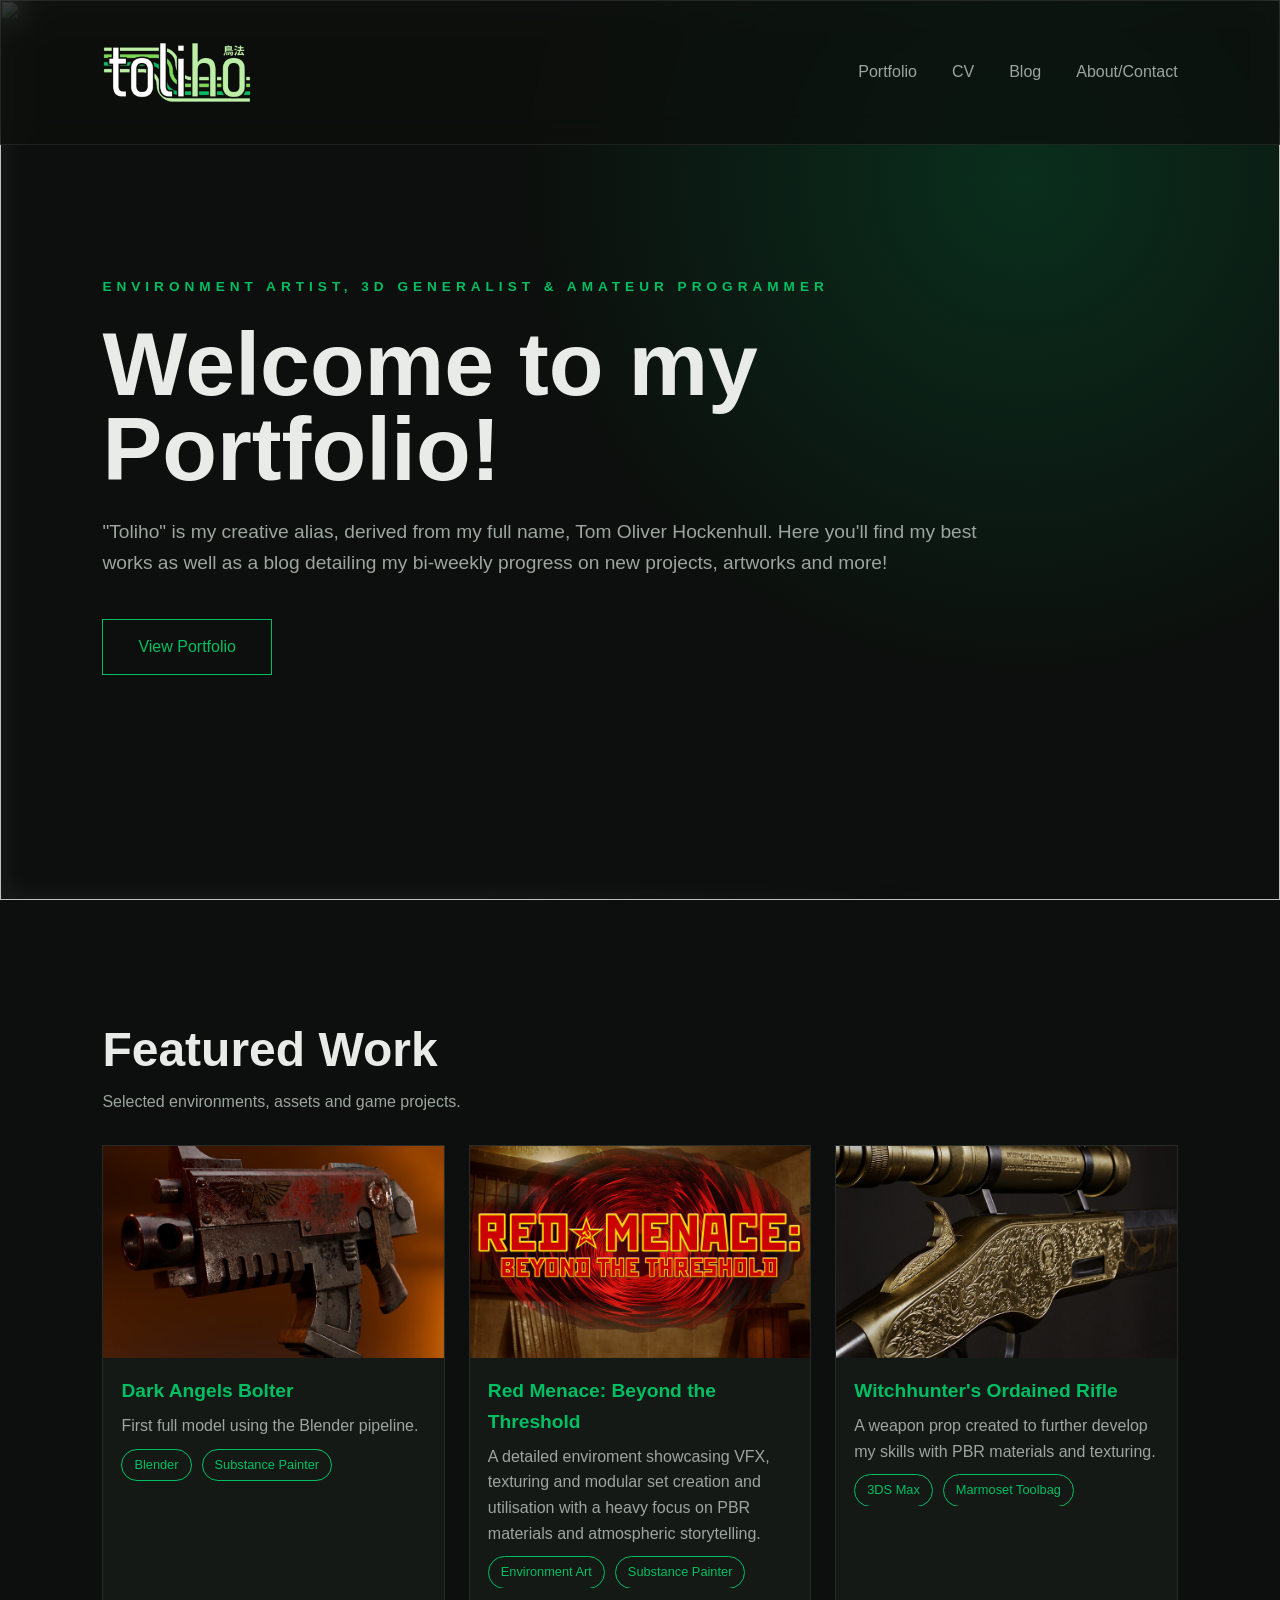
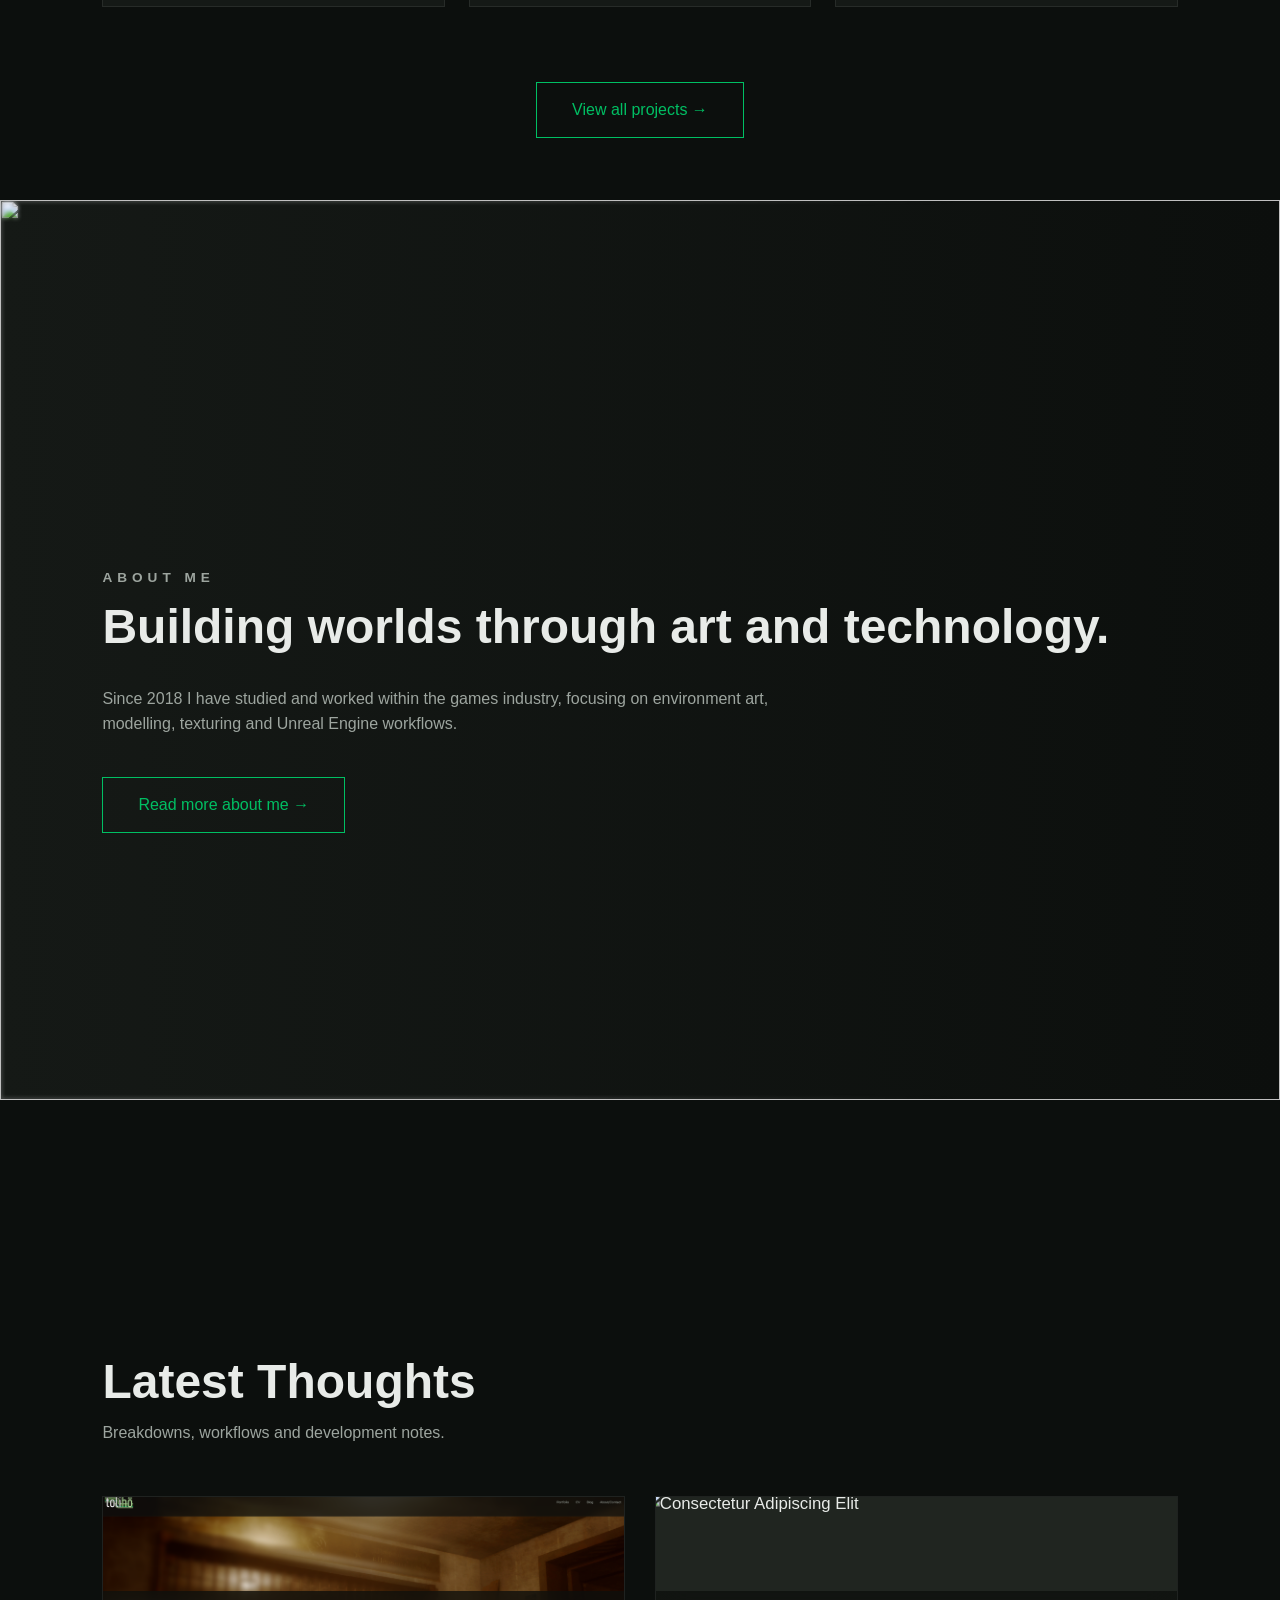
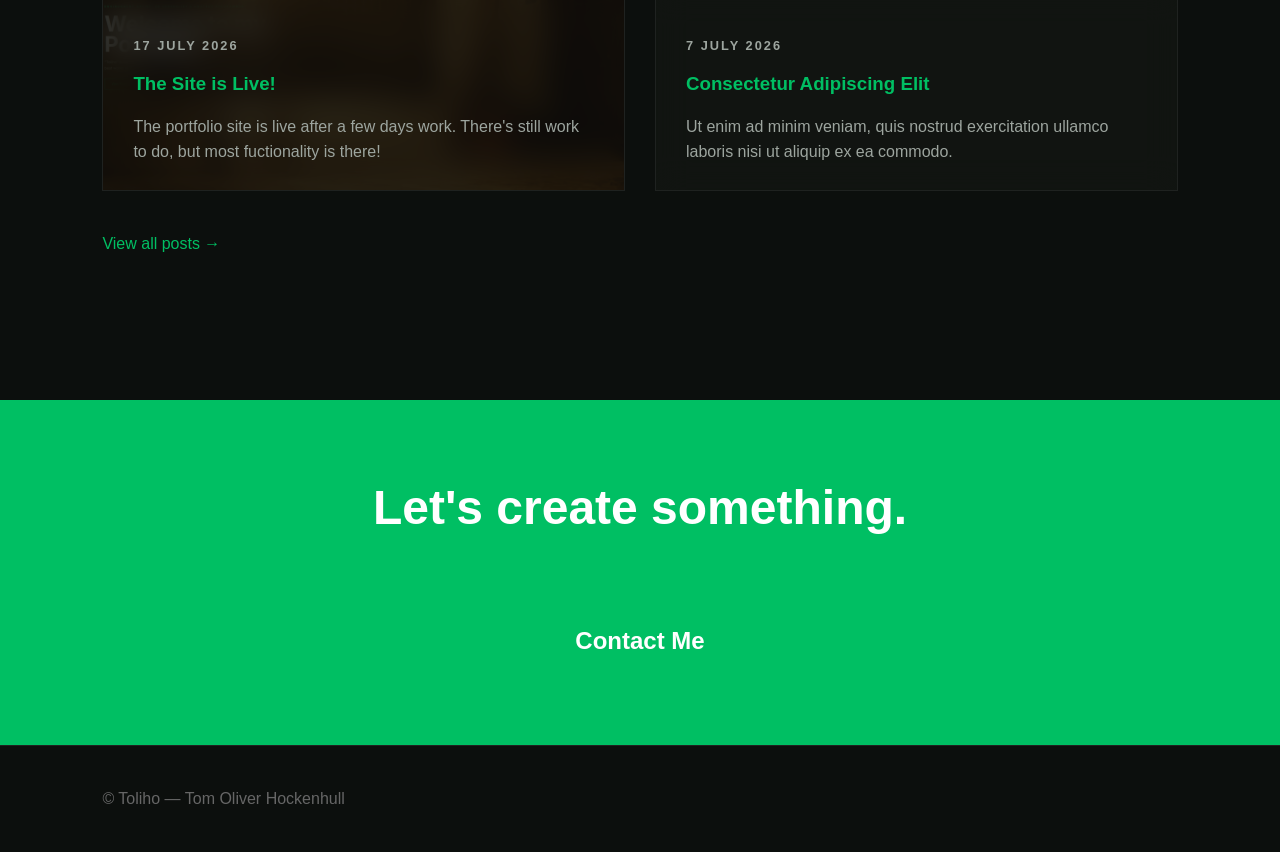
==== commit bf9d68af: "Update index.html" ====
--- a/index.html
+++ b/index.html
@@ -195,7 +195,7 @@
             Since 2018 I have studied and worked within the games industry,
             focusing on environment art, modelling, texturing and Unreal Engine workflows.
         </p>
-        <a href="about.html" class="text-link">
+        <a href="about.html" class="button">
             Read more about me →
         </a>
     </div>
--- a/css/style.css
+++ b/css/style.css
@@ -38,6 +38,7 @@
 
 html {
     scroll-behavior:smooth;
+    scroll-snap-type: y mandatory;
 }
 
 body {
@@ -157,7 +158,6 @@
 
 .hero-bg-blur {
     filter:blur(10px);
-    transform:scale(1.1);
     -webkit-mask-image: linear-gradient(to right, black 0%, black 35%, transparent 75%);
     mask-image: linear-gradient(to right, black 0%, black 35%, transparent 75%);
 }
@@ -319,8 +319,7 @@
 }
 
 .about-bg-blur {
-    filter:blur(10px);
-    transform:scale(1.1);
+    filter:blur(2px);
     -webkit-mask-image: linear-gradient(to right, black 0%, black 35%, transparent 75%);
     mask-image: linear-gradient(to right, black 0%, black 35%, transparent 75%);
 }
@@ -1071,6 +1070,89 @@
     .portfolio-grid {
         grid-template-columns:1fr;
     }
+}
+
+
+/* =====================================================
+   INDEX PAGE — SCROLL-SNAP SECTIONS
+
+   Each of these sections is meant to fill one screen so
+   scrolling "snaps" from one to the next. Only .featured
+   needed real surgery (the cards were too tall to fit);
+   .about-preview and .latest-blog just get centered.
+
+   Card-size overrides here are scoped to ".featured …" so
+   portfolio.html — which reuses the same .portfolio-card /
+   .portfolio-info / .portfolio-tags classes — is untouched.
+===================================================== */
+
+.hero,
+.featured,
+.about-preview,
+.latest-blog,
+.contact-banner {
+    scroll-snap-align: start;
+}
+
+.featured {
+    min-height: 100vh;
+    display: flex;
+    flex-direction: column;
+    justify-content: center;
+    padding: 110px 8% 60px;
+}
+
+.featured .section-header {
+    margin-bottom: 30px;
+}
+
+.featured .portfolio-grid {
+    gap: 24px;
+    margin-bottom: 35px;
+}
+
+/* Shorter image + tighter info block so 3 cards + header + button
+   fit in one screen instead of needing to scroll within the section */
+.featured .portfolio-card img {
+    aspect-ratio: 16 / 10;
+}
+
+.featured .portfolio-info {
+    padding: 18px;
+}
+
+.featured .portfolio-info h2 {
+    font-size: 1.2rem;
+    margin-bottom: 6px;
+}
+
+.featured .portfolio-info p {
+    margin-bottom: 10px;
+}
+
+/* Tags still exist in the markup (and show in full on portfolio.html) —
+   here they're clipped to one row so a long tag list can't blow out
+   the card height and break the "fits on one screen" layout. */
+.featured .portfolio-tags {
+    overflow: hidden;
+    max-height: 32px;
+}
+
+.featured .button {
+    align-self: center;
+}
+
+.about-preview {
+    min-height: 100vh;
+    display: flex;
+    align-items: center;
+}
+
+.latest-blog {
+    min-height: 100vh;
+    display: flex;
+    flex-direction: column;
+    justify-content: center;
 }
 
 
@@ -1177,4 +1259,19 @@
         align-items:flex-start;
     }
 
-}
+    /* Scroll-snap works well on desktop where the featured cards fit
+       one screen, but on mobile the stacked content per section is
+       usually taller than the viewport — forcing a snap there would
+       just fight the scroll instead of helping it. */
+    html {
+        scroll-snap-type: none;
+    }
+
+    .featured,
+    .about-preview,
+    .latest-blog {
+        min-height: auto;
+        display: block;
+    }
+
+}
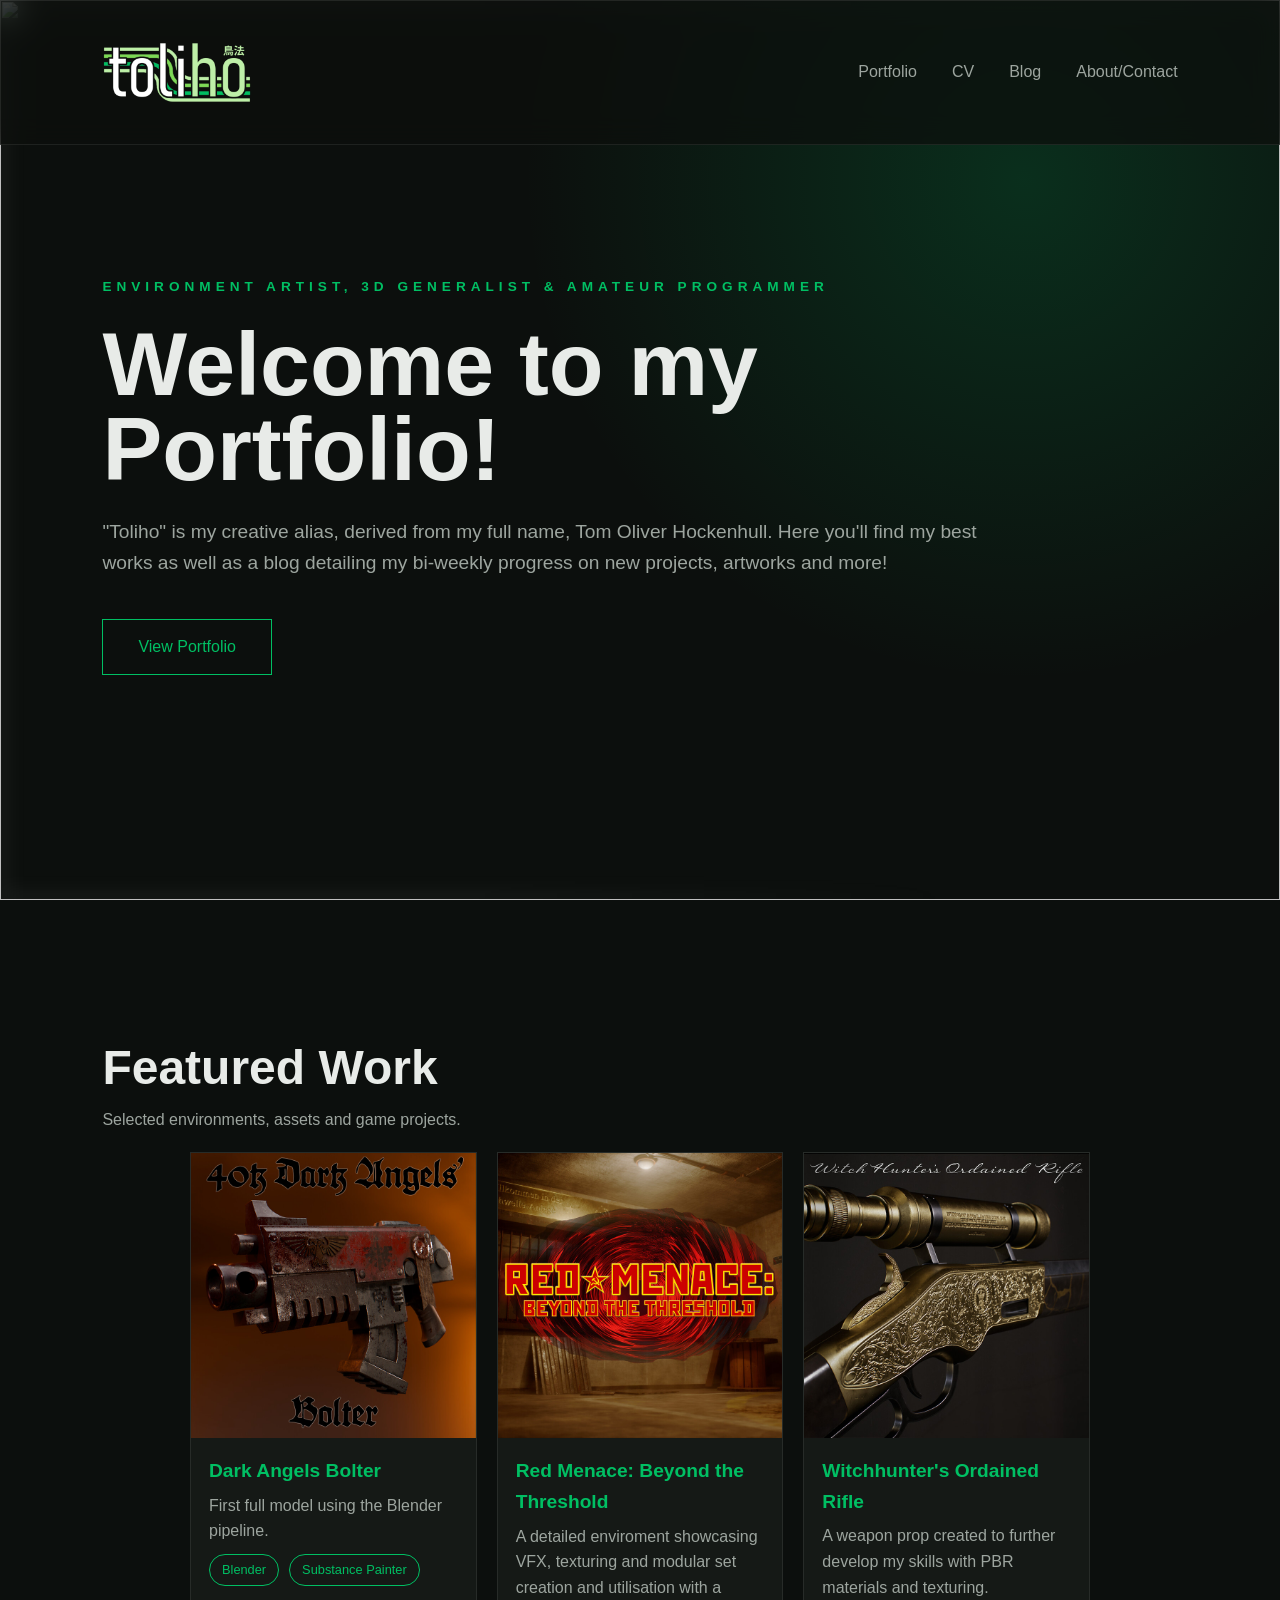
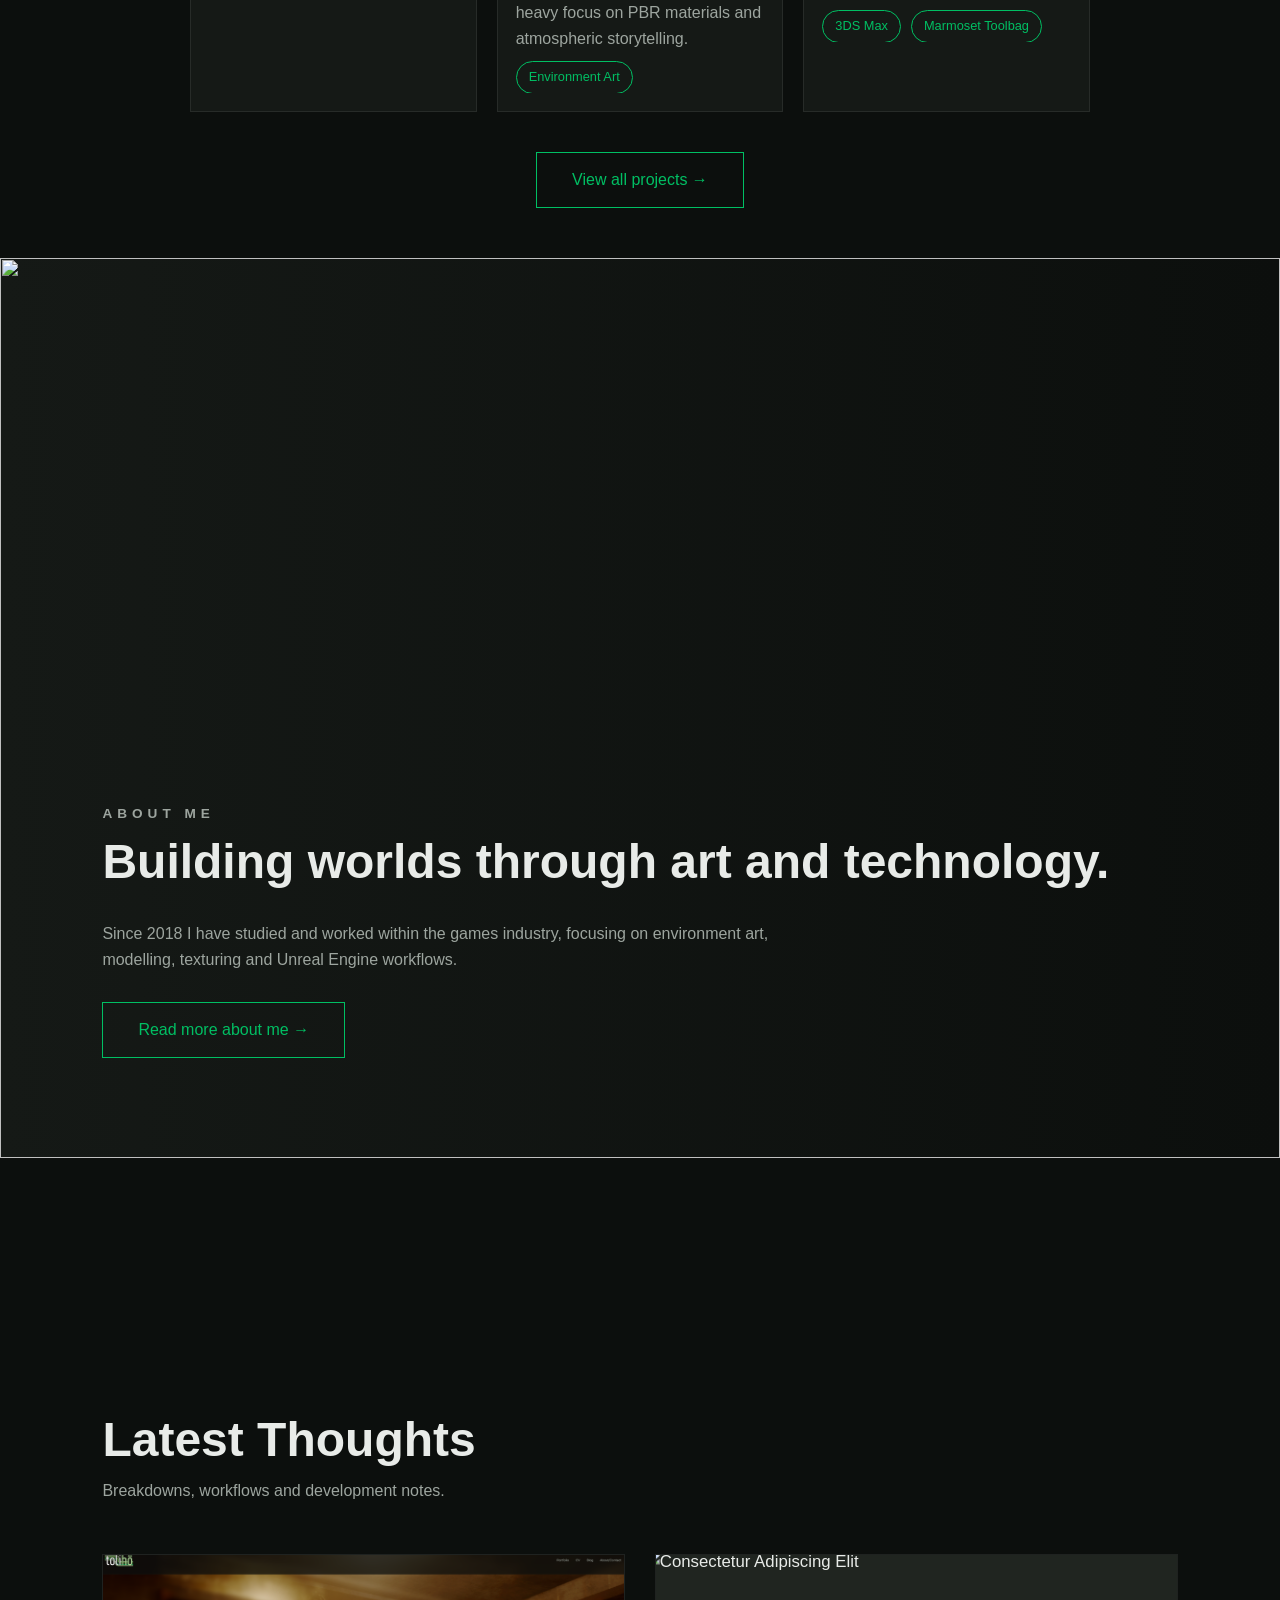
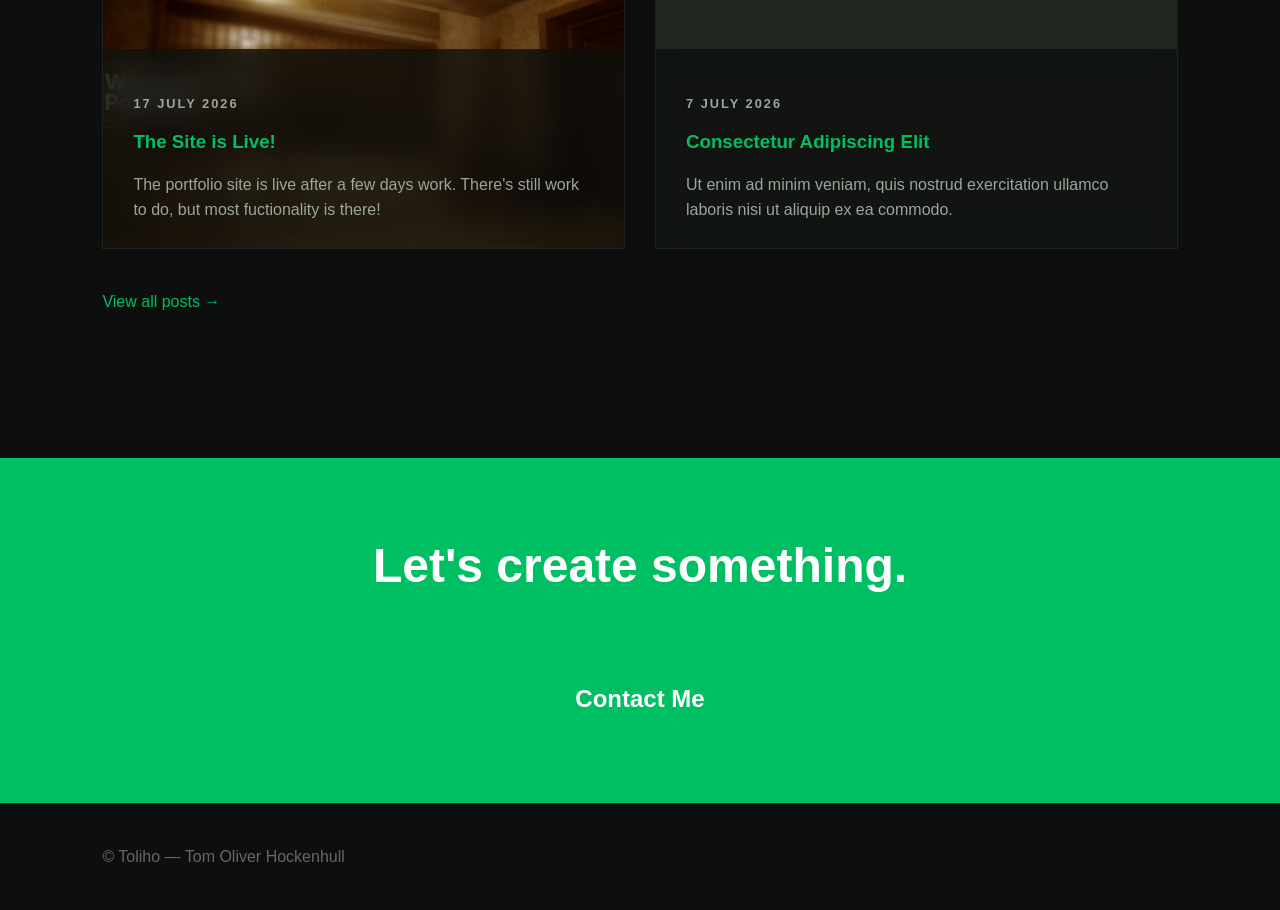
==== commit 903fdc52: "Update index.html" ====
--- a/index.html
+++ b/index.html
@@ -98,72 +98,10 @@
         </p>
     </div>
 
-    <div class="portfolio-grid">
-
-        <!-- PROJECT 1 -->
-        <a href="projects/project1.html" class="portfolio-card">
-            <img src="images/project1.jpg" alt="Project 1">
-            <div class="portfolio-info">
-                <h2>
-                    Dark Angels Bolter
-                </h2>
-                <p>
-                    First full model using the Blender pipeline.
-                </p>
-                <div class="portfolio-tags">
-                    <span>Blender</span>
-                    <span>Substance Painter</span>
-                    <span>Prop Model</span>
-                    <span>Weapon Model</span>
-                </div>
-            </div>
-        </a>
-
-        <!-- PROJECT 2 -->
-        <a href="projects/project2.html" class="portfolio-card">
-            <img src="images/project2.jpg" alt="Project 2">
-            <div class="portfolio-info">
-                <h2>
-                    Red Menace: Beyond the Threshold
-                </h2>
-                <p>
-                    A detailed enviroment showcasing VFX, texturing and modular set creation and utilisation with a heavy focus on PBR materials and atmospheric storytelling.
-                </p>
-                <div class="portfolio-tags">
-                    <span>Environment Art</span>
-                    <span>Substance Painter</span>
-                    <span>Substance Designer</span>
-                    <span>MA Project</span>
-                    <span>Report</span>
-                    <span>UE5</span>
-                    <span>3DS Max</span>
-                    <span>Niagara</span>
-                </div>
-            </div>
-        </a>
-
-        <!-- PROJECT 3 -->
-        <a href="projects/project3.html" class="portfolio-card">
-            <img src="images/project3.jpg" alt="Project 3">
-            <div class="portfolio-info">
-                <h2>
-                    Witchhunter's Ordained Rifle
-                </h2>
-                <p>
-                    A weapon prop created to further develop my skills with PBR materials and texturing.
-                </p>
-                <div class="portfolio-tags">
-                    <span>3DS Max</span>
-                    <span>Marmoset Toolbag</span>
-                    <span>Substance Painter</span>
-                    <span>Substance Designer</span>
-                    <span>MA Project</span>
-                    <span>Prop Model</span>
-                    <span>Weapon Model</span>
-                </div>
-            </div>
-        </a>
-
+    <div class="portfolio-grid" id="featured-portfolio-grid">
+        <!-- Cards are injected here by JavaScript. See js/portfolio-projects.js
+             to add, remove or reorder projects - the 3 most recent (topmost
+             in that file) always show here automatically. -->
     </div>
 
     <!-- Link to full portfolio -->
@@ -246,6 +184,56 @@
         © Toliho — Tom Oliver Hockenhull
     </p>
 </footer>
+
+<!-- =====================================================================
+     FEATURED WORK PREVIEW
+     Loads the same project data portfolio.html uses, and shows the
+     3 most recent (whichever are topmost in the file). Add new
+     projects in js/portfolio-projects.js only - this section
+     updates itself automatically.
+===================================================================== -->
+
+<script src="js/portfolio-projects.js"></script>
+<script>
+    const featuredGrid = document.getElementById('featured-portfolio-grid');
+    const featuredProjects = projects.slice(0, 3);
+
+    featuredProjects.forEach(project => {
+        const card = document.createElement('a');
+        card.href = project.link;
+        card.className = 'portfolio-card';
+
+        const img = document.createElement('img');
+        img.src = project.image;
+        img.alt = project.title;
+
+        const info = document.createElement('div');
+        info.className = 'portfolio-info';
+
+        const titleEl = document.createElement('h2');
+        titleEl.textContent = project.title;
+
+        const excerptEl = document.createElement('p');
+        excerptEl.textContent = project.excerpt;
+
+        const tagsEl = document.createElement('div');
+        tagsEl.className = 'portfolio-tags';
+        (project.tags || []).forEach(tag => {
+            const tagEl = document.createElement('span');
+            tagEl.textContent = tag;
+            tagsEl.appendChild(tagEl);
+        });
+
+        info.appendChild(titleEl);
+        info.appendChild(excerptEl);
+        info.appendChild(tagsEl);
+
+        card.appendChild(img);
+        card.appendChild(info);
+
+        featuredGrid.appendChild(card);
+    });
+</script>
 
 <!-- =====================================================================
      LATEST POSTS PREVIEW
--- a/css/style.css
+++ b/css/style.css
@@ -319,7 +319,7 @@
 }
 
 .about-bg-blur {
-    filter:blur(2px);
+    filter:blur(0px);
     -webkit-mask-image: linear-gradient(to right, black 0%, black 35%, transparent 75%);
     mask-image: linear-gradient(to right, black 0%, black 35%, transparent 75%);
 }
@@ -1098,23 +1098,26 @@
     min-height: 100vh;
     display: flex;
     flex-direction: column;
-    justify-content: center;
-    padding: 110px 8% 60px;
+    /* "safe center" centers when there's room, but falls back to
+       start-alignment instead of overflowing off both edges when
+       the viewport's too short (e.g. 1080p) for the content to fit */
+    justify-content: safe center;
+    padding: 130px 8% 50px;
 }
 
 .featured .section-header {
-    margin-bottom: 30px;
-}
-
+    margin-bottom: 20px;
+}
+
+/* Cards stay perfectly square (same as portfolio.html — some of
+   your images have text baked in, so the aspect ratio can't move).
+   To still fit 3 cards + header + button on one screen, the grid
+   itself is capped narrower instead, which shrinks the squares
+   proportionally rather than cropping them. */
 .featured .portfolio-grid {
-    gap: 24px;
-    margin-bottom: 35px;
-}
-
-/* Shorter image + tighter info block so 3 cards + header + button
-   fit in one screen instead of needing to scroll within the section */
-.featured .portfolio-card img {
-    aspect-ratio: 16 / 10;
+    max-width: 900px;
+    margin: 0 auto 25px;
+    gap: 20px;
 }
 
 .featured .portfolio-info {
@@ -1140,19 +1143,24 @@
 
 .featured .button {
     align-self: center;
+    margin-top: 15px;
 }
 
 .about-preview {
     min-height: 100vh;
     display: flex;
-    align-items: center;
+    align-items: flex-end;
+}
+
+.about-preview-content .button {
+    margin-top: 30px;
 }
 
 .latest-blog {
     min-height: 100vh;
     display: flex;
     flex-direction: column;
-    justify-content: center;
+    justify-content: safe center;
 }
 
 
@@ -1271,7 +1279,6 @@
     .about-preview,
     .latest-blog {
         min-height: auto;
-        display: block;
-    }
-
-}
+    }
+
+}
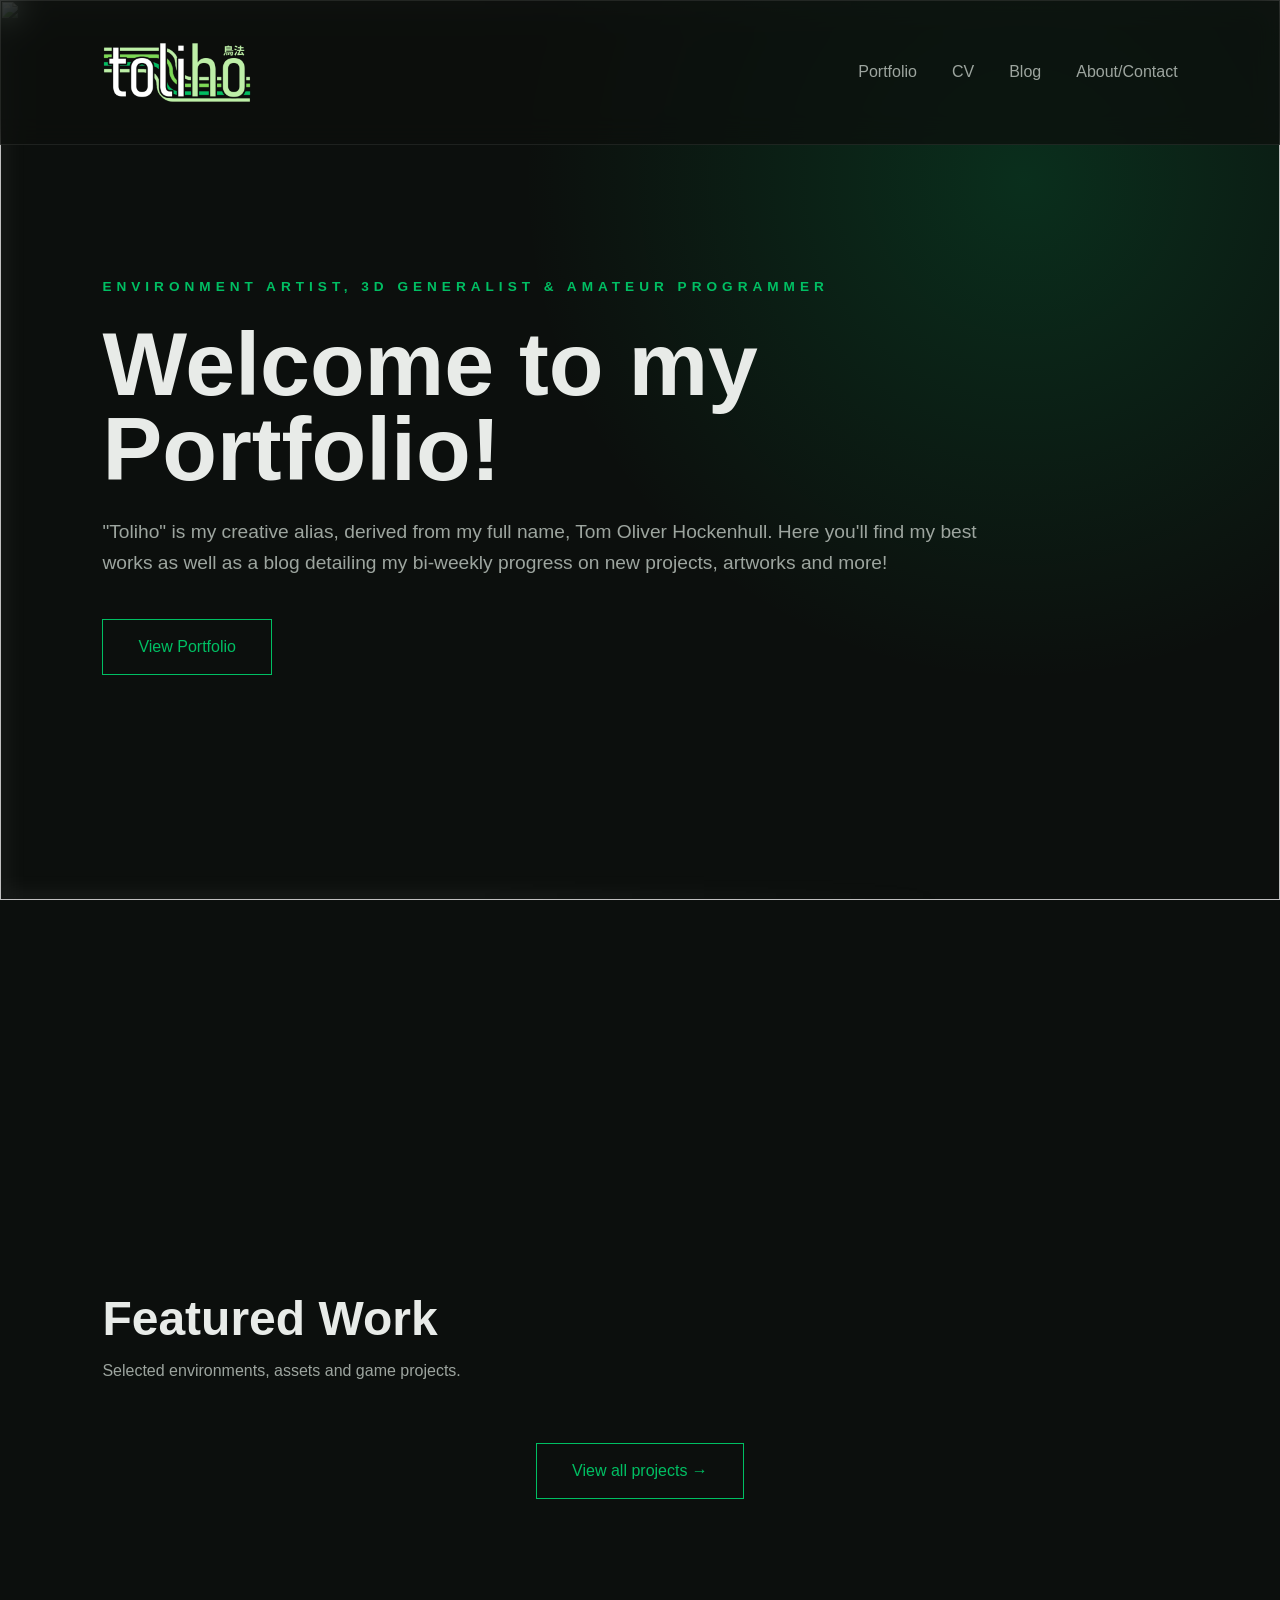
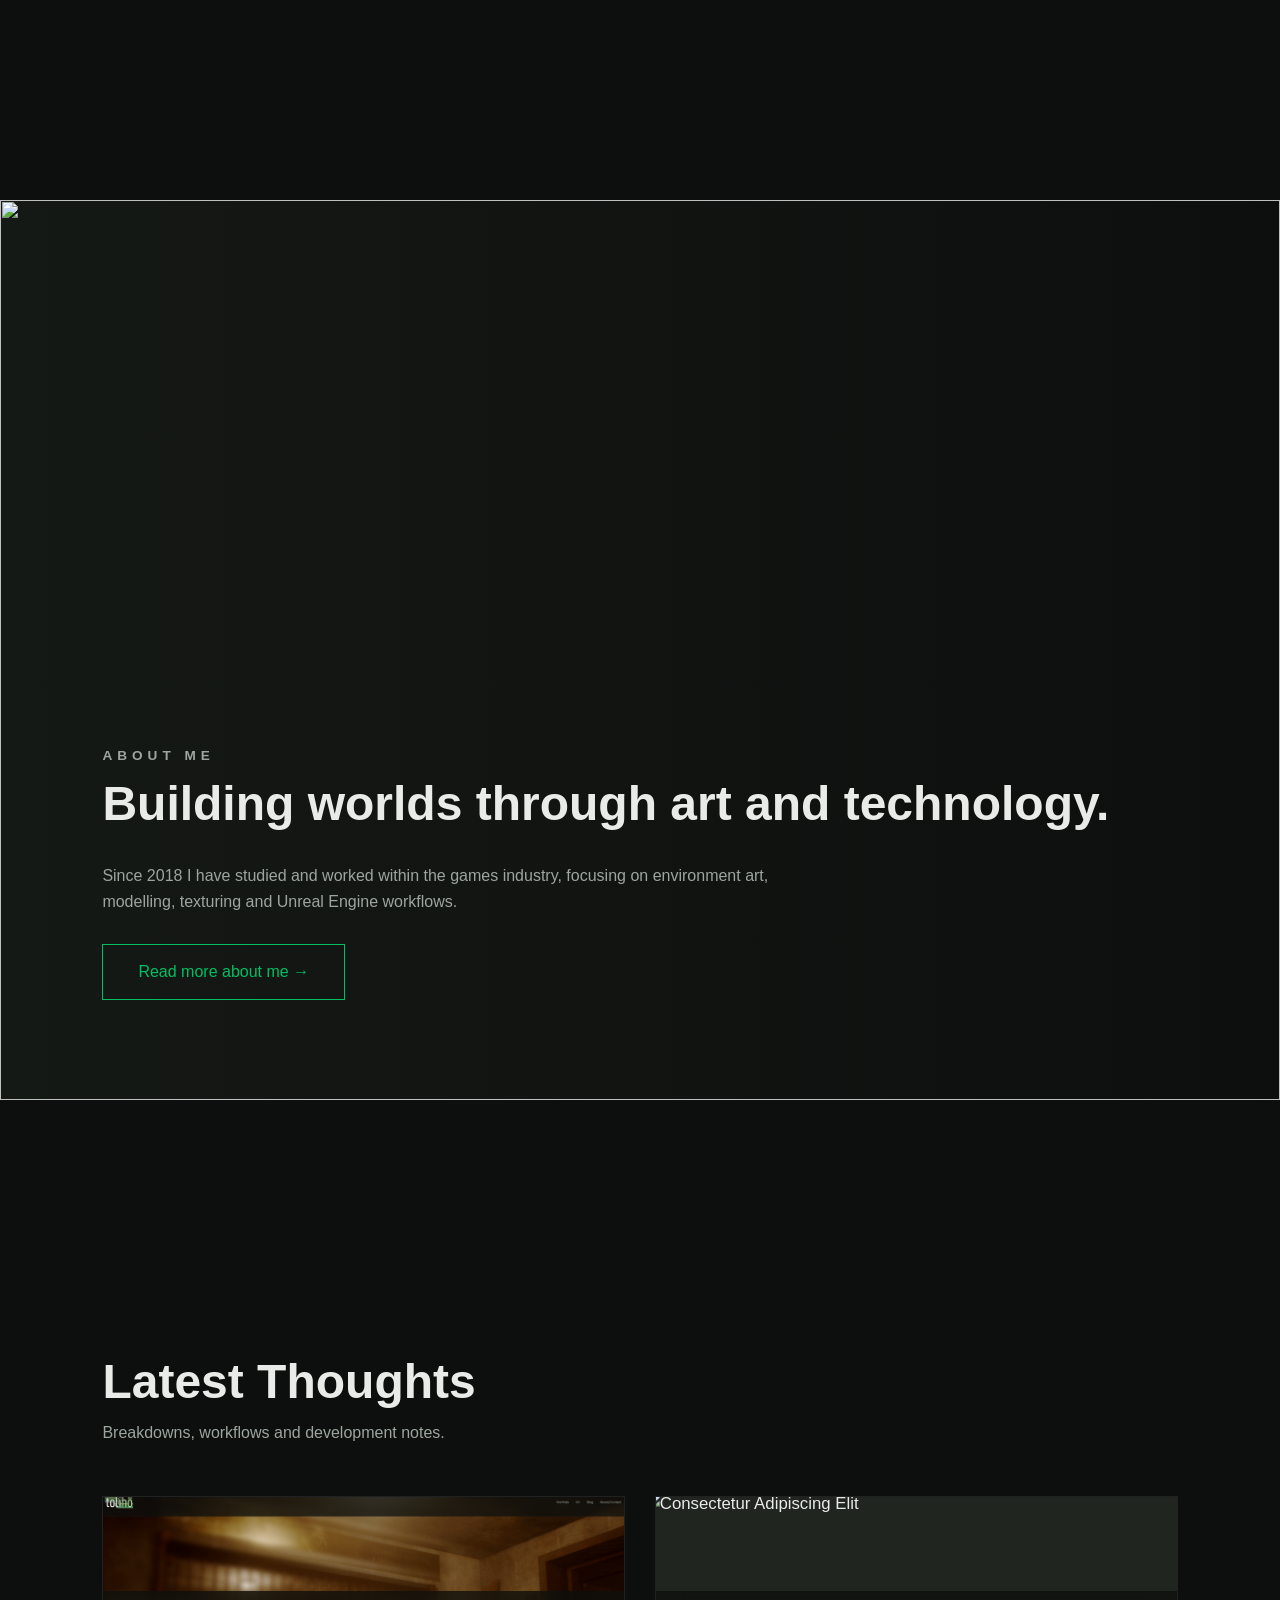
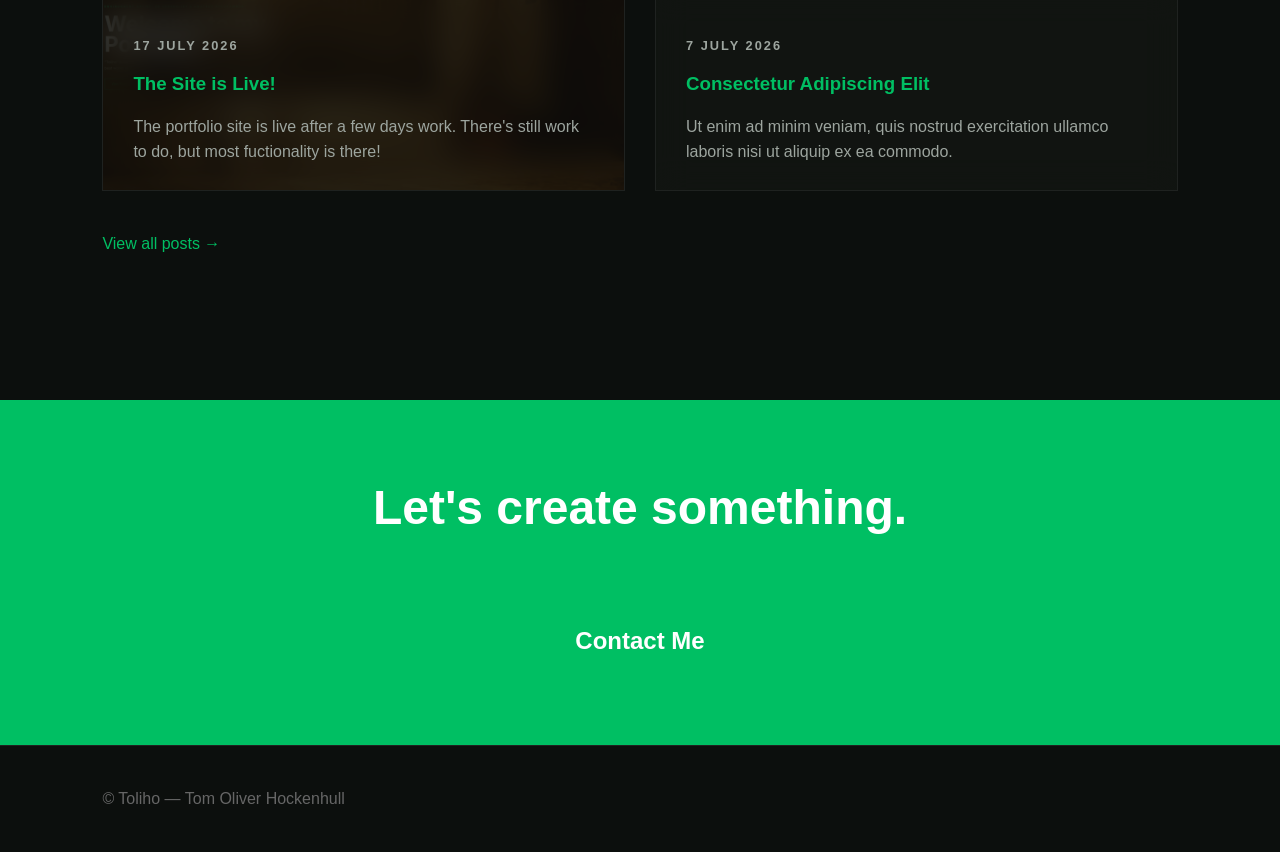
==== commit 6963d86b: "Update index.html" ====
--- a/index.html
+++ b/index.html
@@ -196,7 +196,14 @@
 <script src="js/portfolio-projects.js"></script>
 <script>
     const featuredGrid = document.getElementById('featured-portfolio-grid');
-    const featuredProjects = projects.slice(0, 3);
+
+    function parseProjectDate(dateStr) {
+        const [day, month, year] = dateStr.split('-').map(Number);
+        return new Date(year, month - 1, day);
+    }
+
+    const sortedProjects = [...projects].sort((a, b) => parseProjectDate(b.date) - parseProjectDate(a.date));
+    const featuredProjects = sortedProjects.slice(0, 3);
 
     featuredProjects.forEach(project => {
         const card = document.createElement('a');
--- a/css/style.css
+++ b/css/style.css
@@ -1070,6 +1070,24 @@
     .portfolio-grid {
         grid-template-columns:1fr;
     }
+
+    /* .portfolio-grid stacks to 1 column here at 900px, but scroll-snap
+       (in the MOBILE SUPPORT block below) didn't switch off until
+       800px. In that 800-900px gap the featured cards were stacking
+       into a single tall column while mandatory scroll-snap still
+       locked the section to one screen-height slot - so the bottom
+       card(s) and the "View all projects" button got snapped past
+       and were never reachable/visible. Turning snap off at the same
+       900px breakpoint as the grid stack keeps the two in sync. */
+    .featured,
+    .about-preview,
+    .latest-blog {
+        min-height: auto;
+    }
+
+    html {
+        scroll-snap-type: none;
+    }
 }
 
 
@@ -1100,7 +1118,12 @@
     flex-direction: column;
     /* "safe center" centers when there's room, but falls back to
        start-alignment instead of overflowing off both edges when
-       the viewport's too short (e.g. 1080p) for the content to fit */
+       the viewport's too short (e.g. 1080p) for the content to fit.
+       Safari versions before 18 don't recognise "safe"/"unsafe" at
+       all and drop the whole declaration - the plain "center" line
+       above is a fallback those browsers fall back to instead of
+       losing centering completely. */
+    justify-content: center;
     justify-content: safe center;
     padding: 130px 8% 50px;
 }
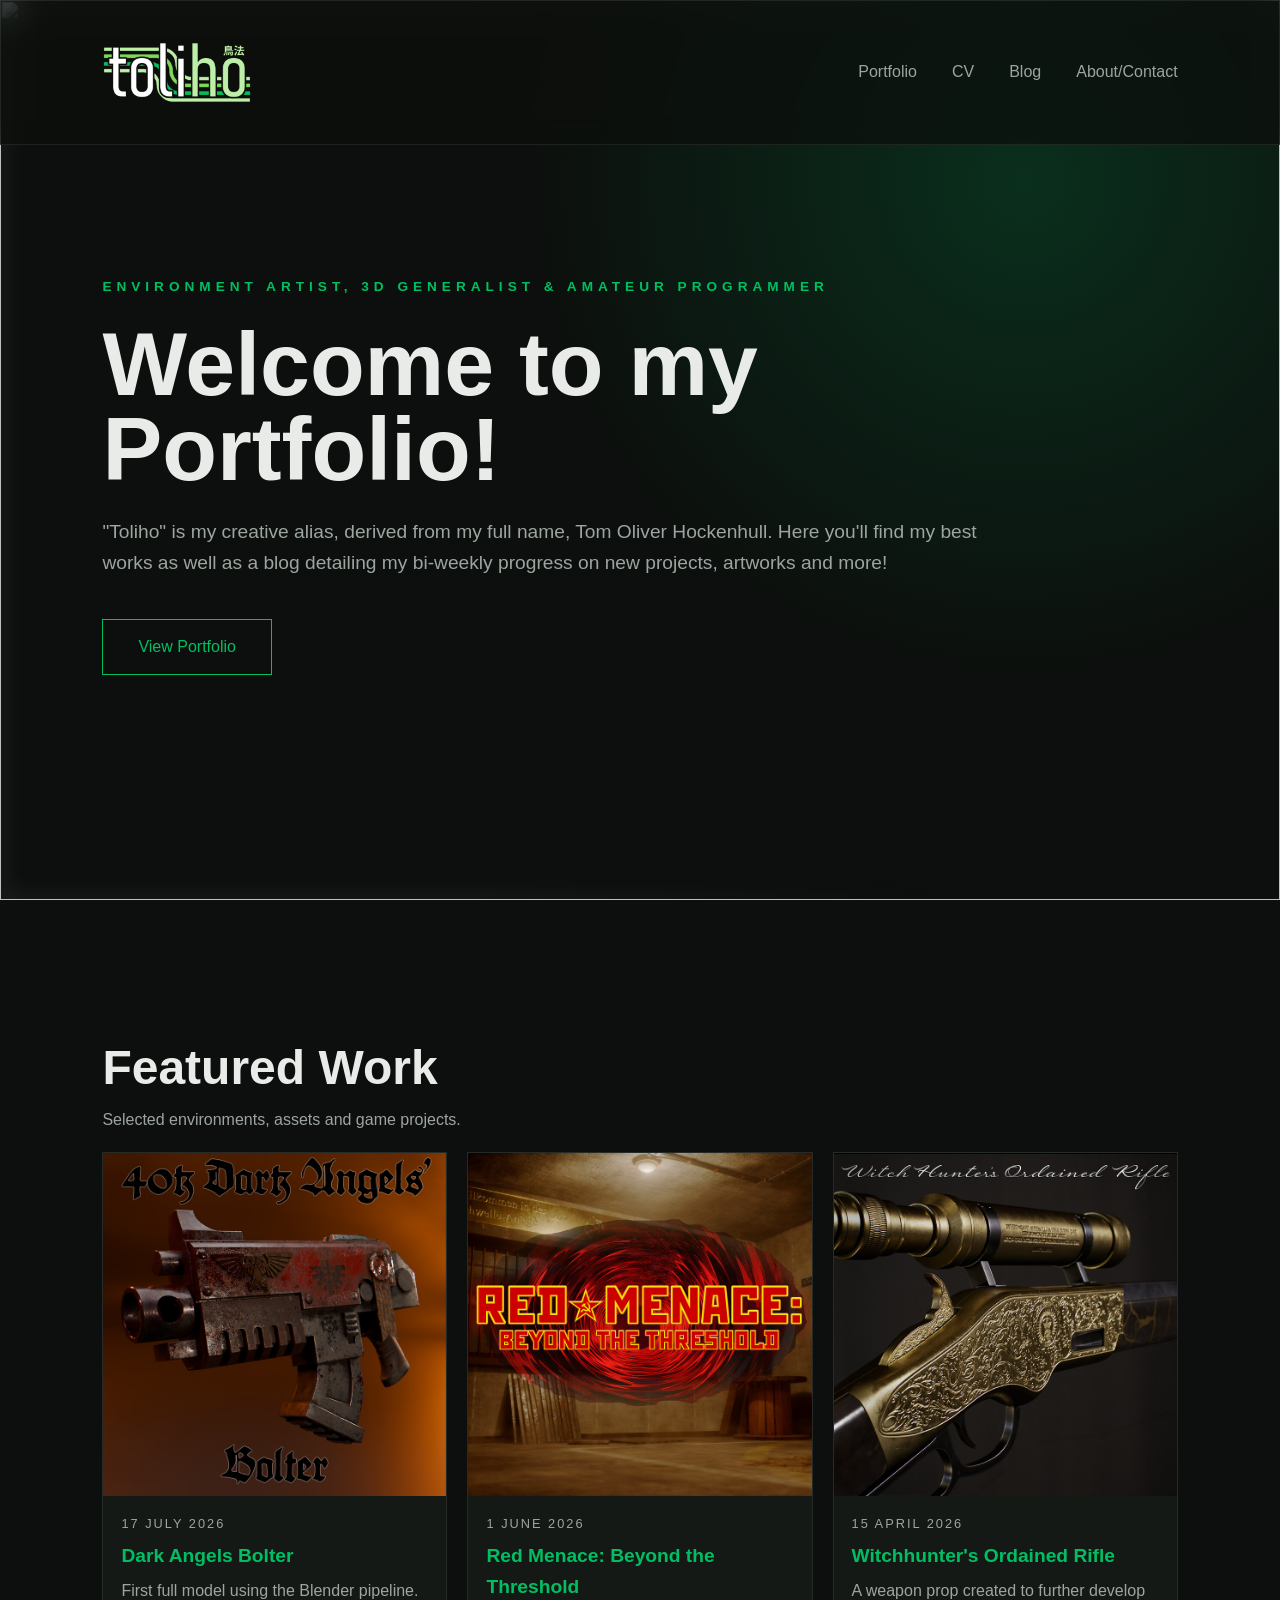
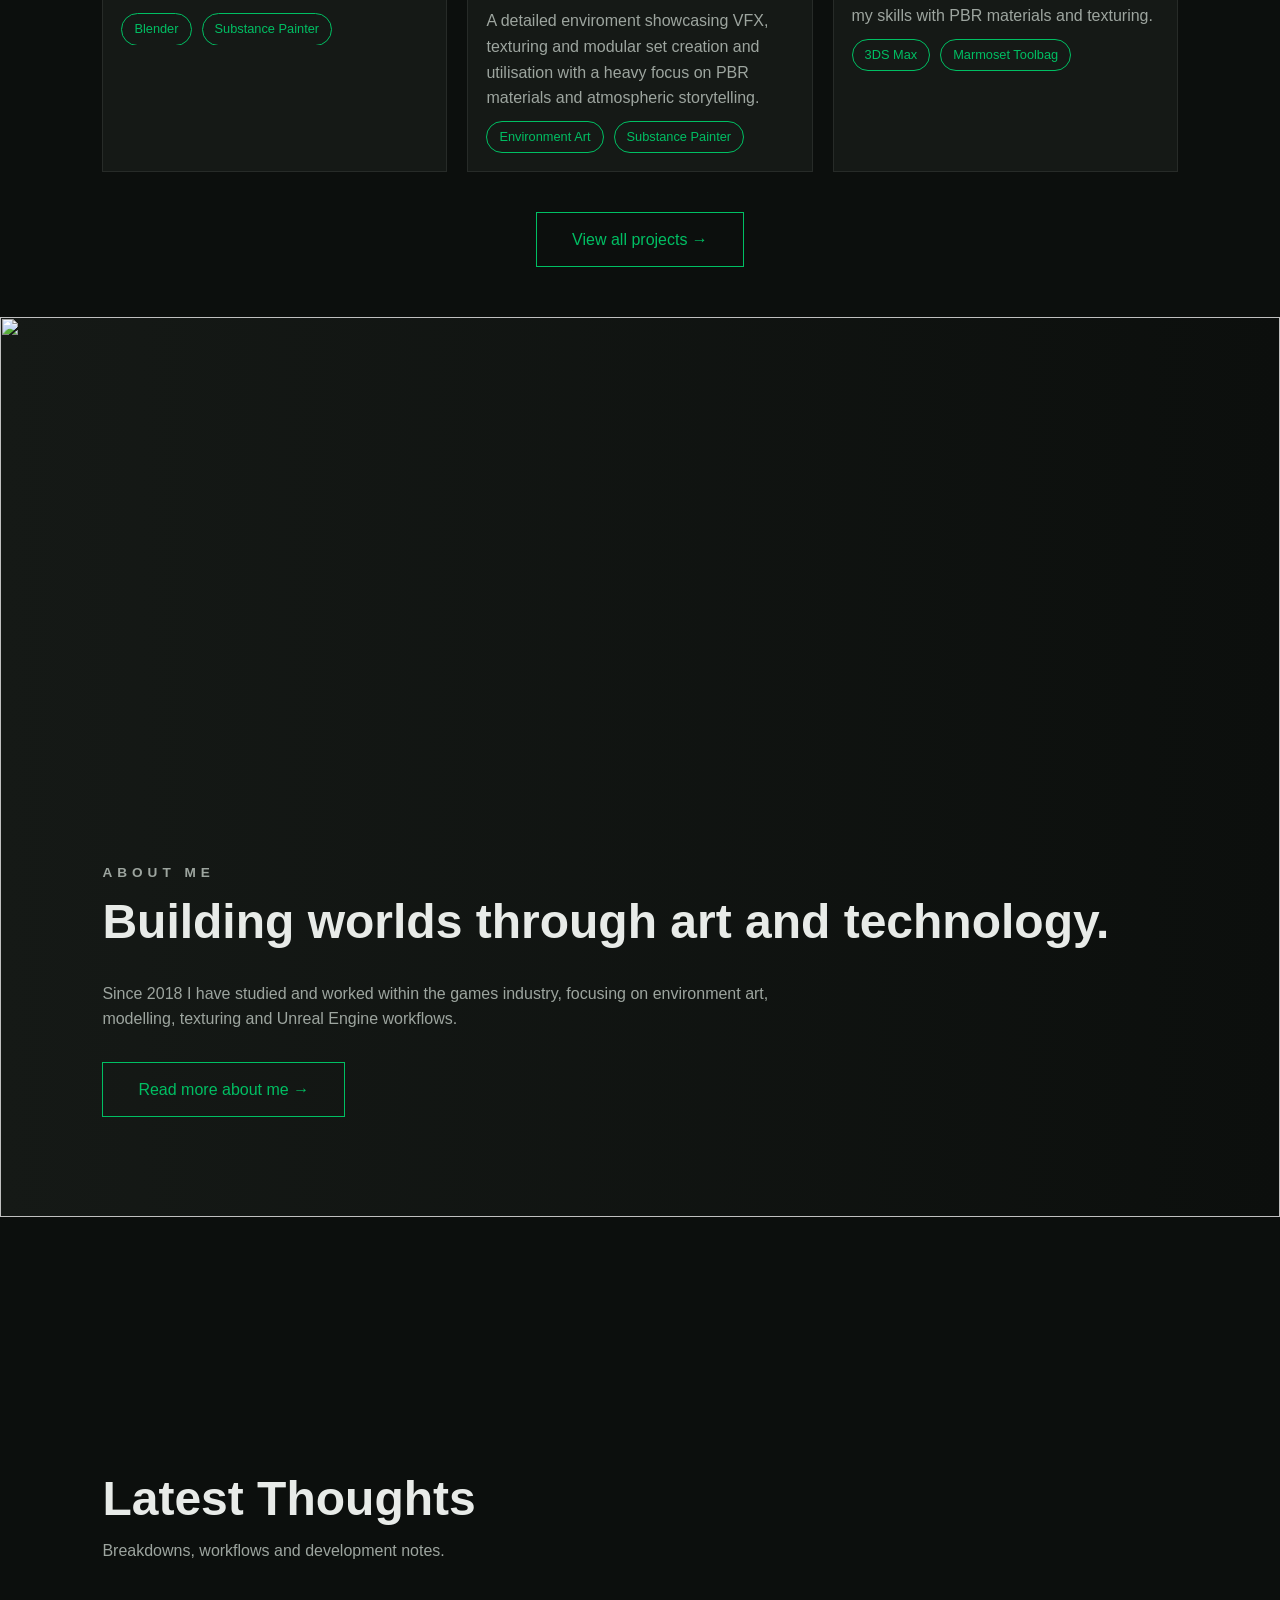
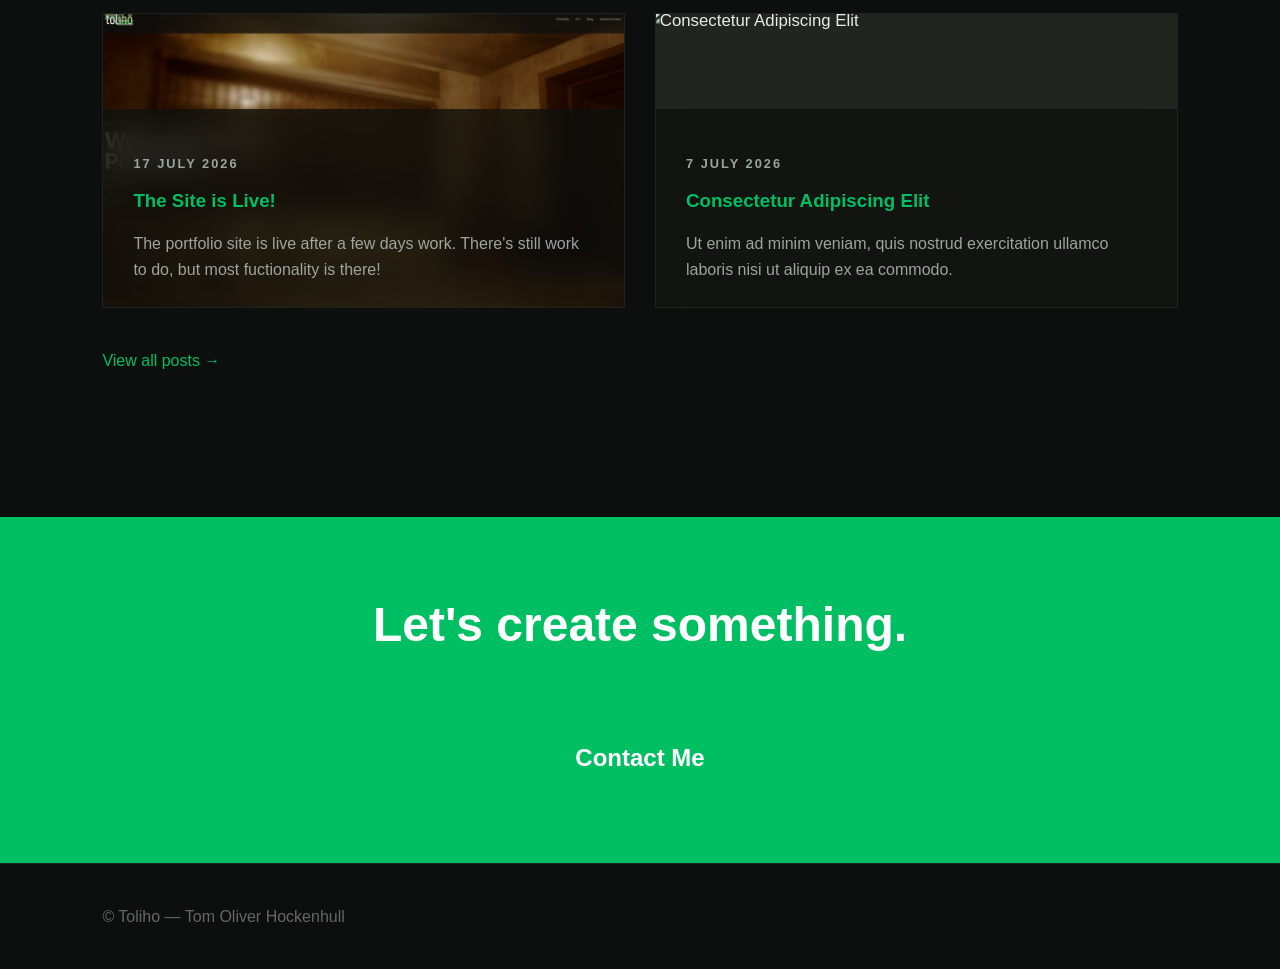
==== commit 39ebcfdf: "Update index.html" ====
--- a/index.html
+++ b/index.html
@@ -202,6 +202,12 @@
         return new Date(year, month - 1, day);
     }
 
+    function formatProjectDate(dateStr) {
+        const d = parseProjectDate(dateStr);
+        if (isNaN(d)) return dateStr;
+        return d.toLocaleDateString('en-GB', { day:'numeric', month:'long', year:'numeric' });
+    }
+
     const sortedProjects = [...projects].sort((a, b) => parseProjectDate(b.date) - parseProjectDate(a.date));
     const featuredProjects = sortedProjects.slice(0, 3);
 
@@ -216,6 +222,10 @@
 
         const info = document.createElement('div');
         info.className = 'portfolio-info';
+
+        const dateEl = document.createElement('span');
+        dateEl.className = 'portfolio-date';
+        dateEl.textContent = formatProjectDate(project.date);
 
         const titleEl = document.createElement('h2');
         titleEl.textContent = project.title;
@@ -231,6 +241,7 @@
             tagsEl.appendChild(tagEl);
         });
 
+        info.appendChild(dateEl);
         info.appendChild(titleEl);
         info.appendChild(excerptEl);
         info.appendChild(tagsEl);
--- a/css/style.css
+++ b/css/style.css
@@ -1035,6 +1035,15 @@
 
 .portfolio-info {
     padding:25px;
+}
+
+.portfolio-info .portfolio-date {
+    display:block;
+    color:var(--muted);
+    font-size:.8rem;
+    letter-spacing:2px;
+    text-transform:uppercase;
+    margin-bottom:12px;
 }
 
 .portfolio-info h2 {
@@ -1138,13 +1147,16 @@
    itself is capped narrower instead, which shrinks the squares
    proportionally rather than cropping them. */
 .featured .portfolio-grid {
-    max-width: 900px;
-    margin: 0 auto 25px;
+    margin-bottom: 25px;
     gap: 20px;
 }
 
 .featured .portfolio-info {
     padding: 18px;
+}
+
+.featured .portfolio-info .portfolio-date {
+    margin-bottom: 6px;
 }
 
 .featured .portfolio-info h2 {
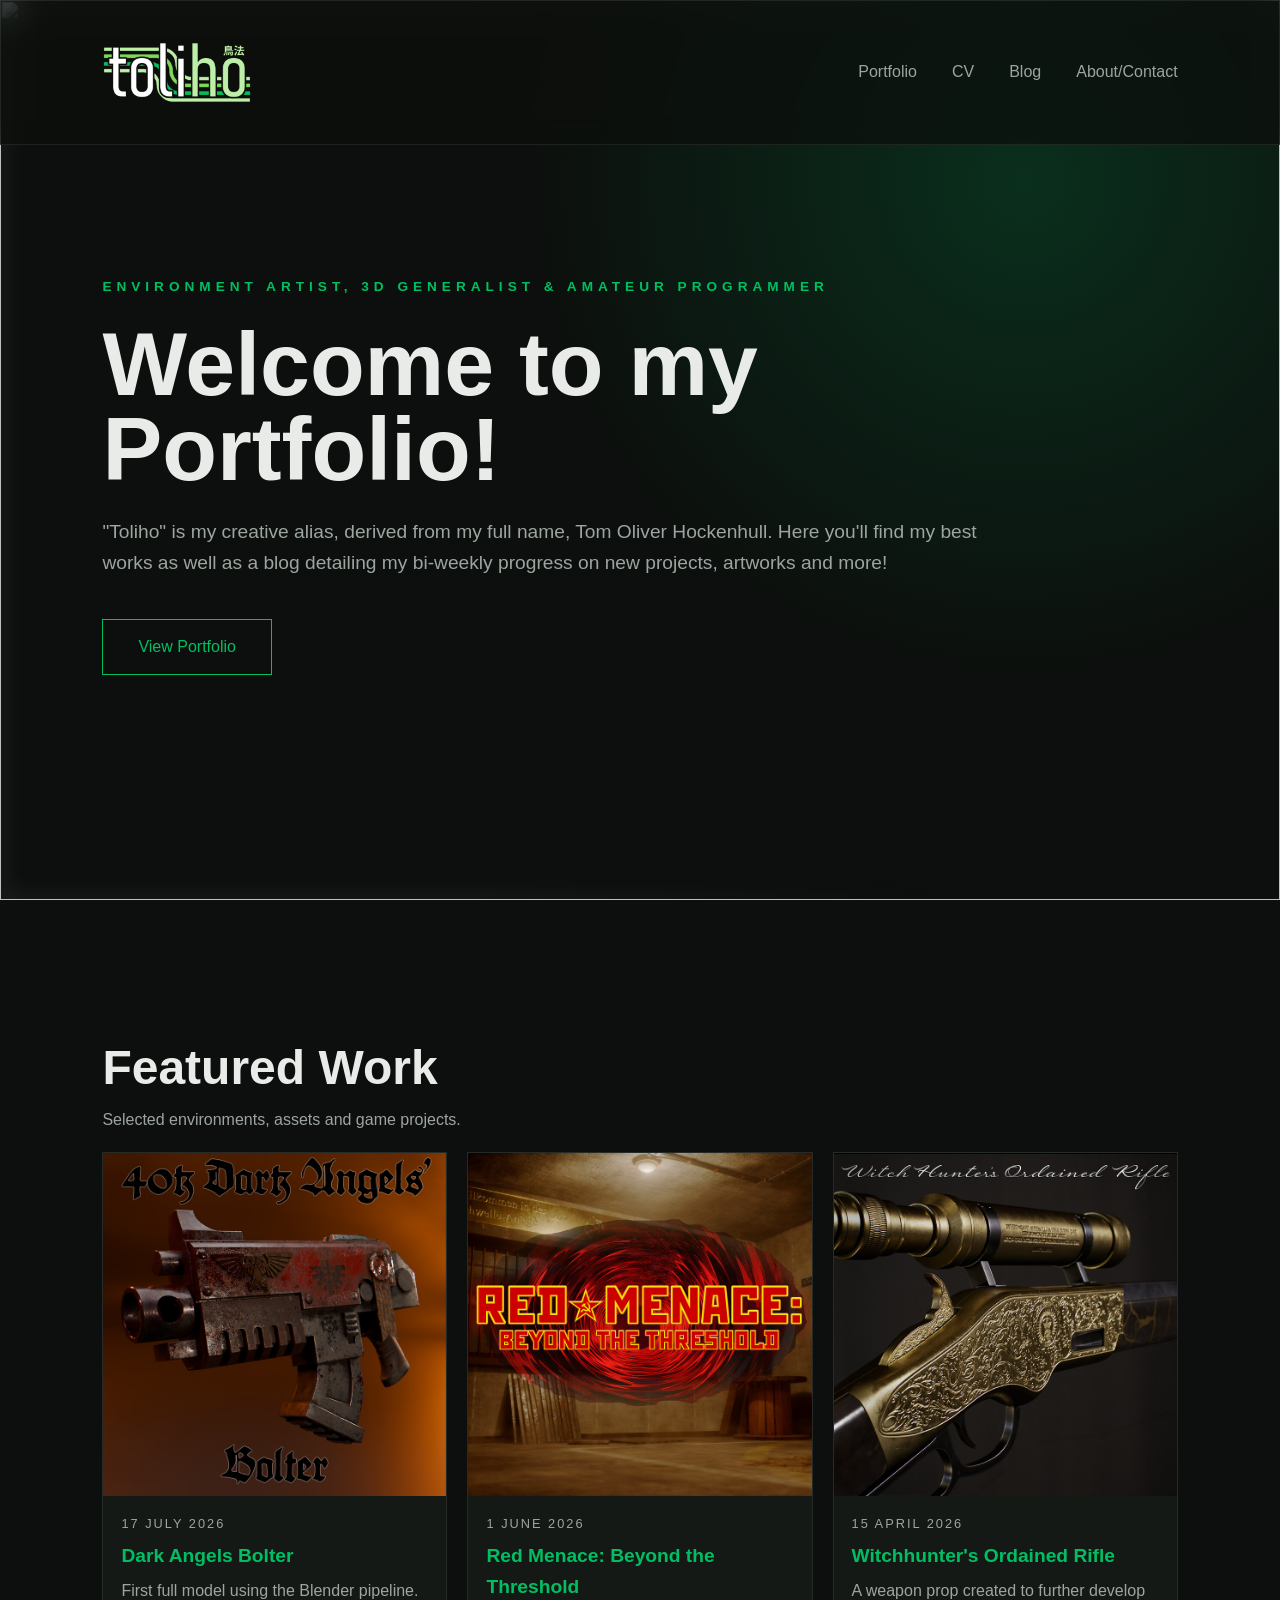
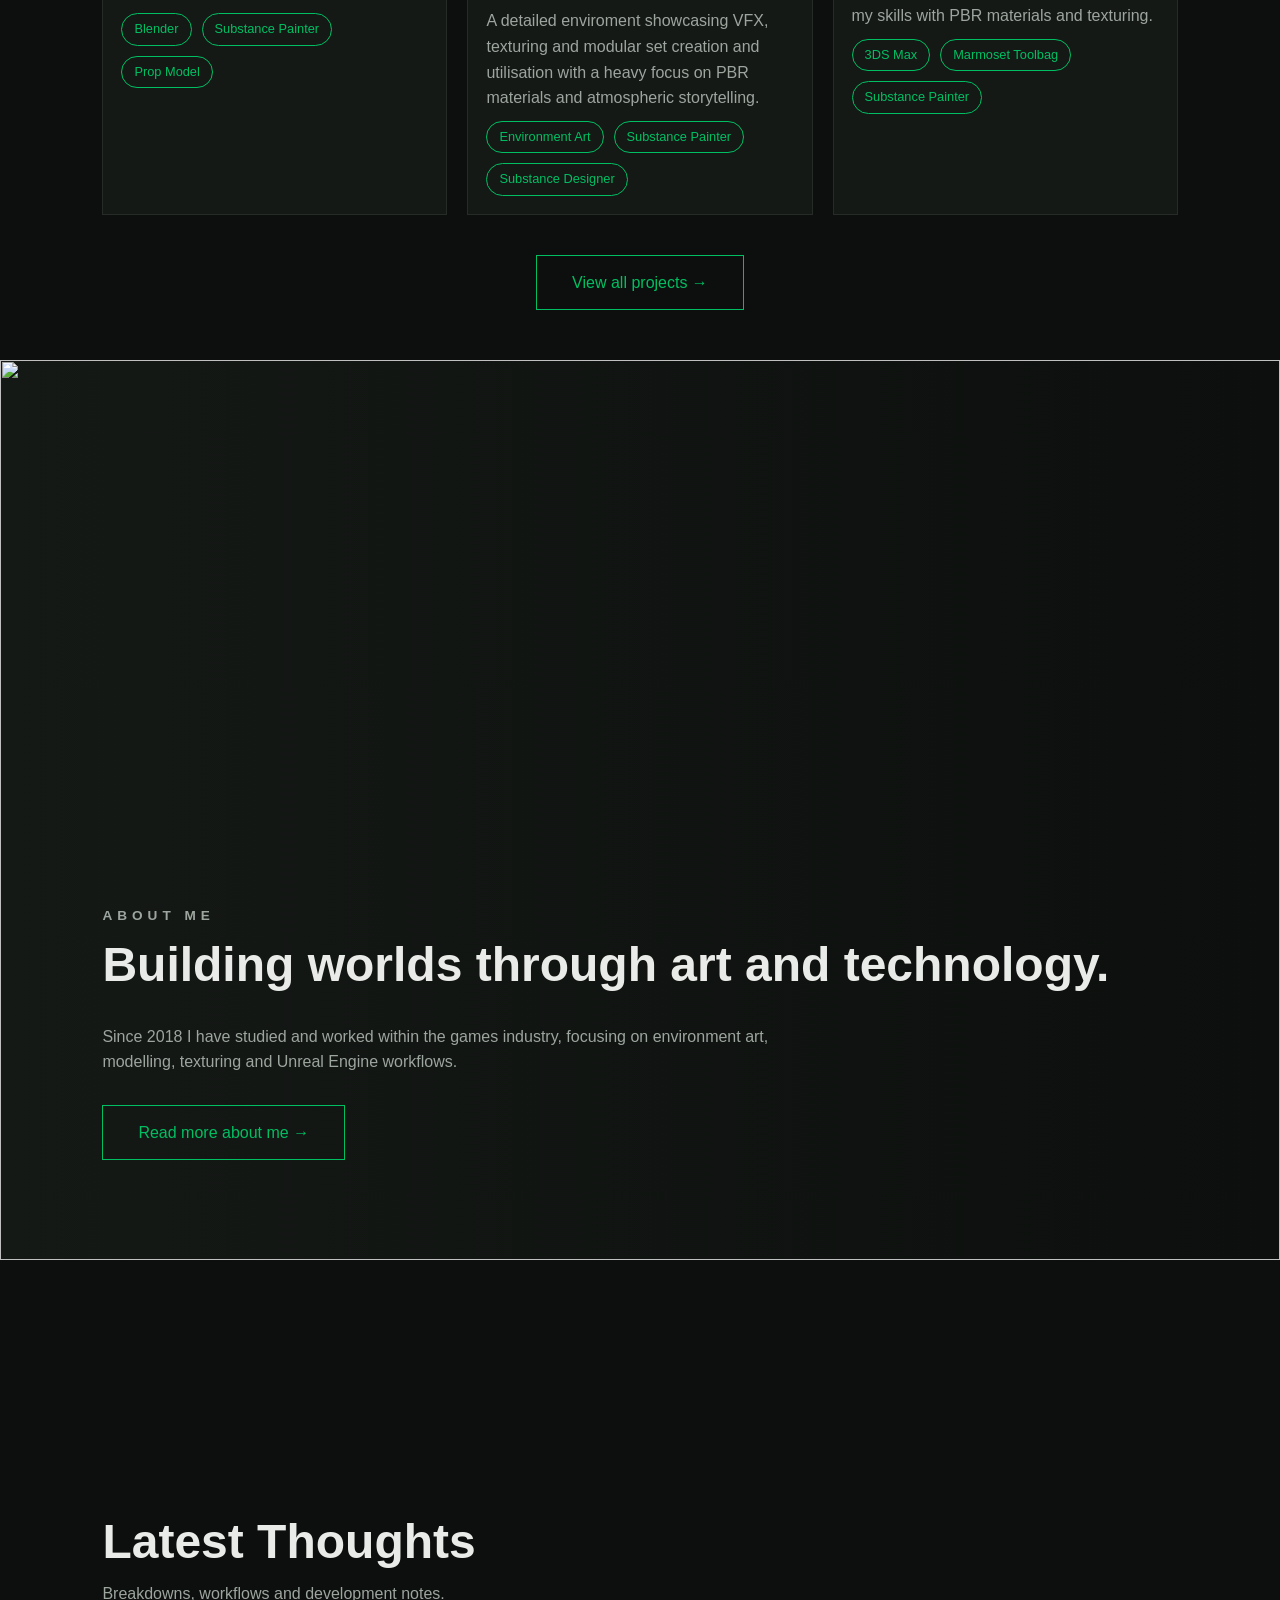
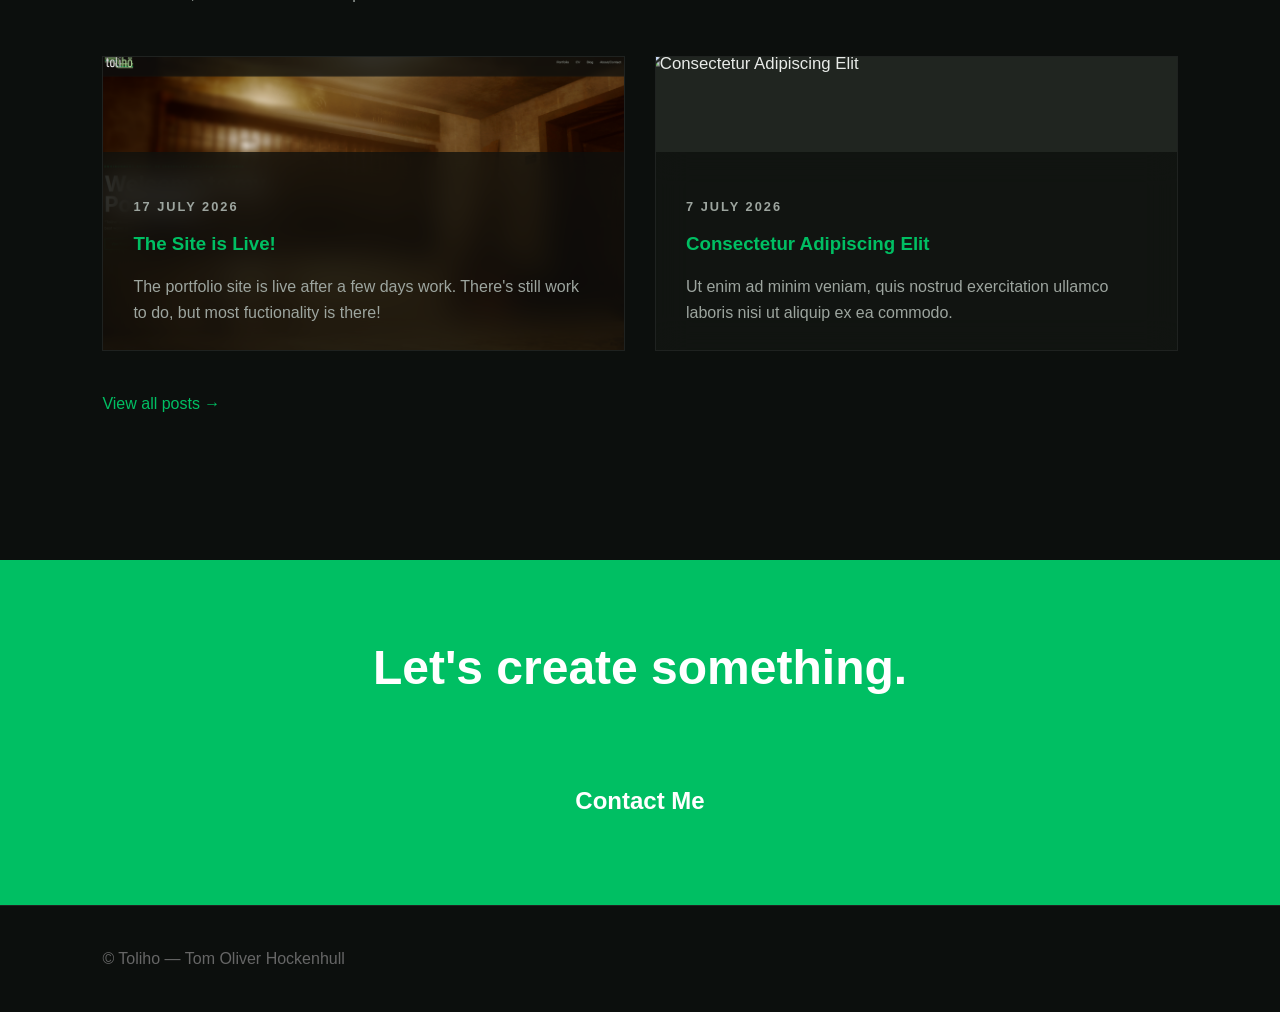
==== commit a5b5ac7f: "Update index.html" ====
--- a/index.html
+++ b/index.html
@@ -235,7 +235,7 @@
 
         const tagsEl = document.createElement('div');
         tagsEl.className = 'portfolio-tags';
-        (project.tags || []).forEach(tag => {
+        (project.tags || []).slice(0, 3).forEach(tag => {
             const tagEl = document.createElement('span');
             tagEl.textContent = tag;
             tagsEl.appendChild(tagEl);
--- a/css/style.css
+++ b/css/style.css
@@ -38,7 +38,14 @@
 
 html {
     scroll-behavior:smooth;
-    scroll-snap-type: y mandatory;
+    /* "proximity" (not "mandatory") on purpose: mandatory forces the
+       scroll to jump straight to the next section's snap point the
+       moment a scroll gesture ends, even if this section's content
+       (e.g. the featured cards + button) hasn't fully scrolled into
+       view yet on a shorter screen - it can skip right past the
+       button. Proximity still snaps neatly when a section naturally
+       fits, but lets you keep scrolling through it when it doesn't. */
+    scroll-snap-type: y proximity;
 }
 
 body {
@@ -1171,10 +1178,11 @@
 /* Tags still exist in the markup (and show in full on portfolio.html) —
    here they're clipped to one row so a long tag list can't blow out
    the card height and break the "fits on one screen" layout. */
-.featured .portfolio-tags {
-    overflow: hidden;
-    max-height: 32px;
-}
+/* Tag count is capped in the JS render script instead of clipped here
+   with overflow/max-height - clipping mid-row was cutting pills off
+   partway through, hiding their border/colour instead of just hiding
+   the whole pill. Full markup for all tags is still in
+   portfolio-projects.js and shows in full on portfolio.html. */
 
 .featured .button {
     align-self: center;
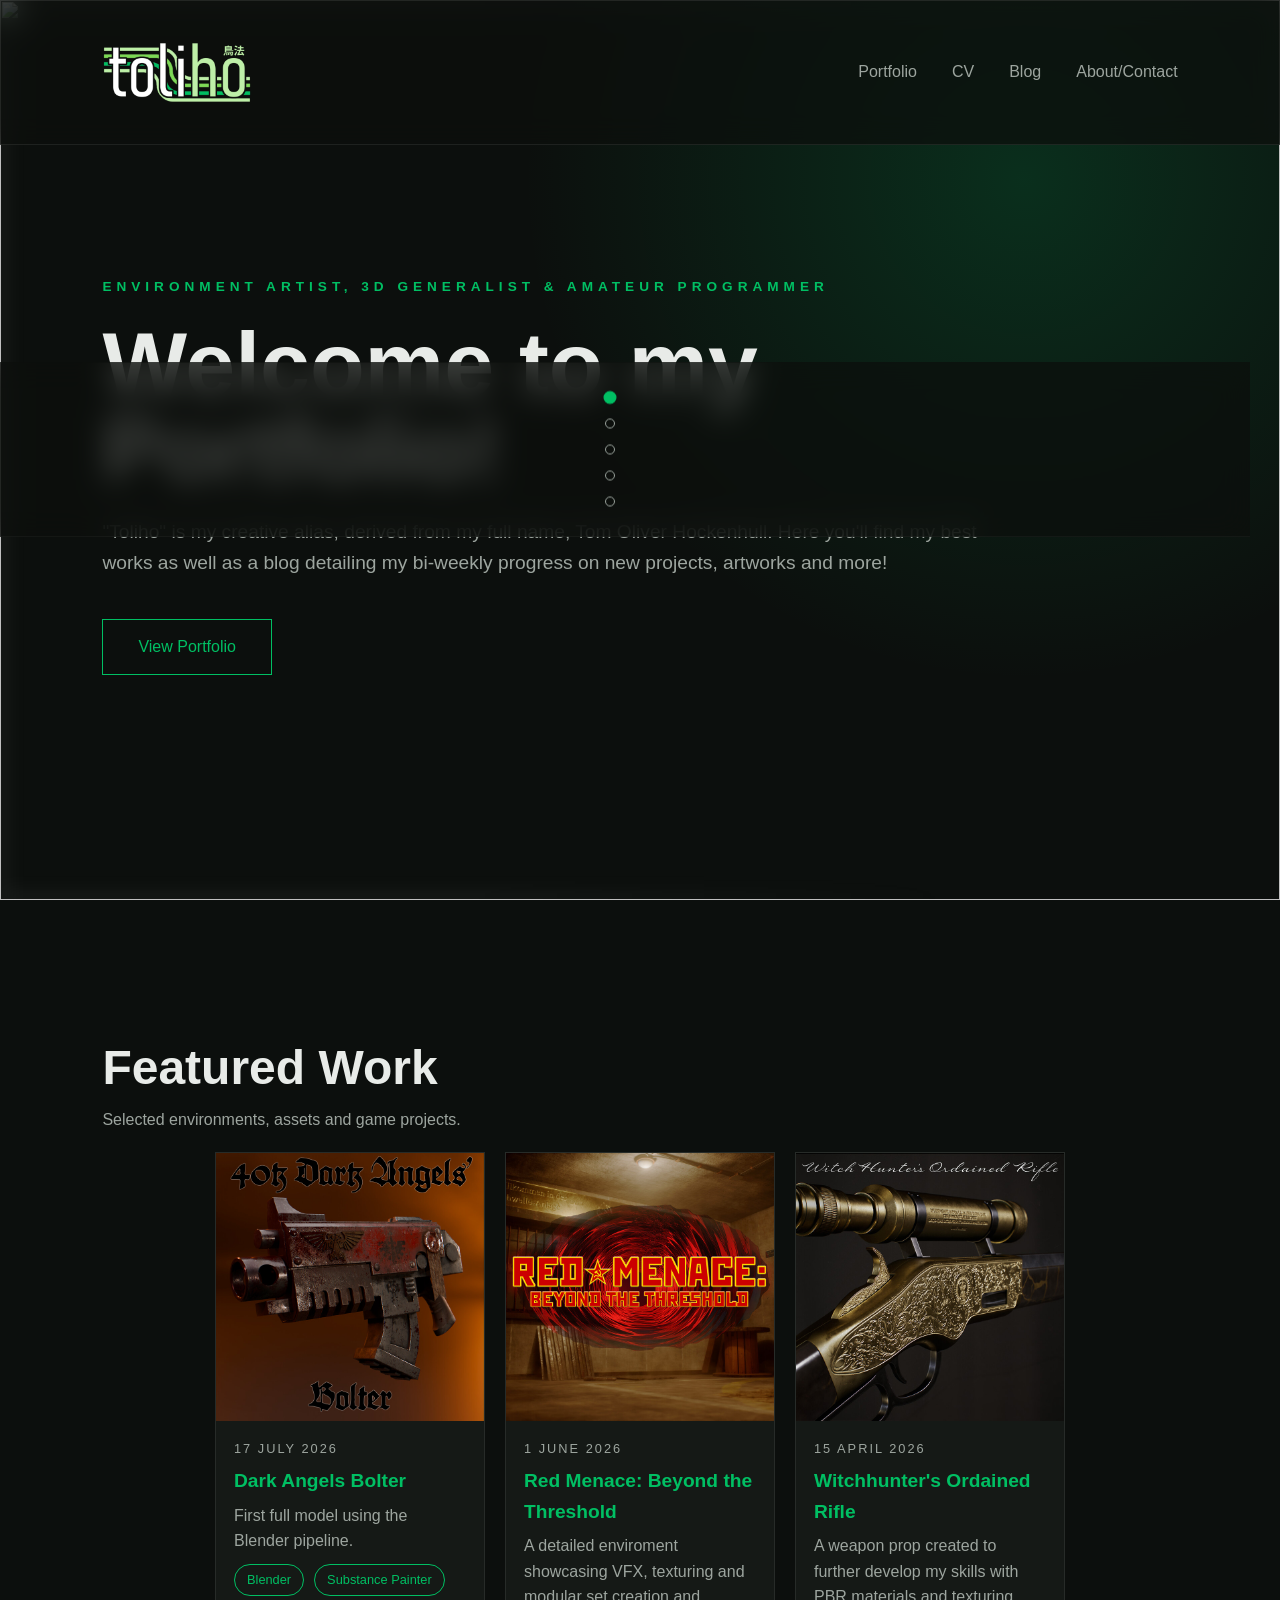
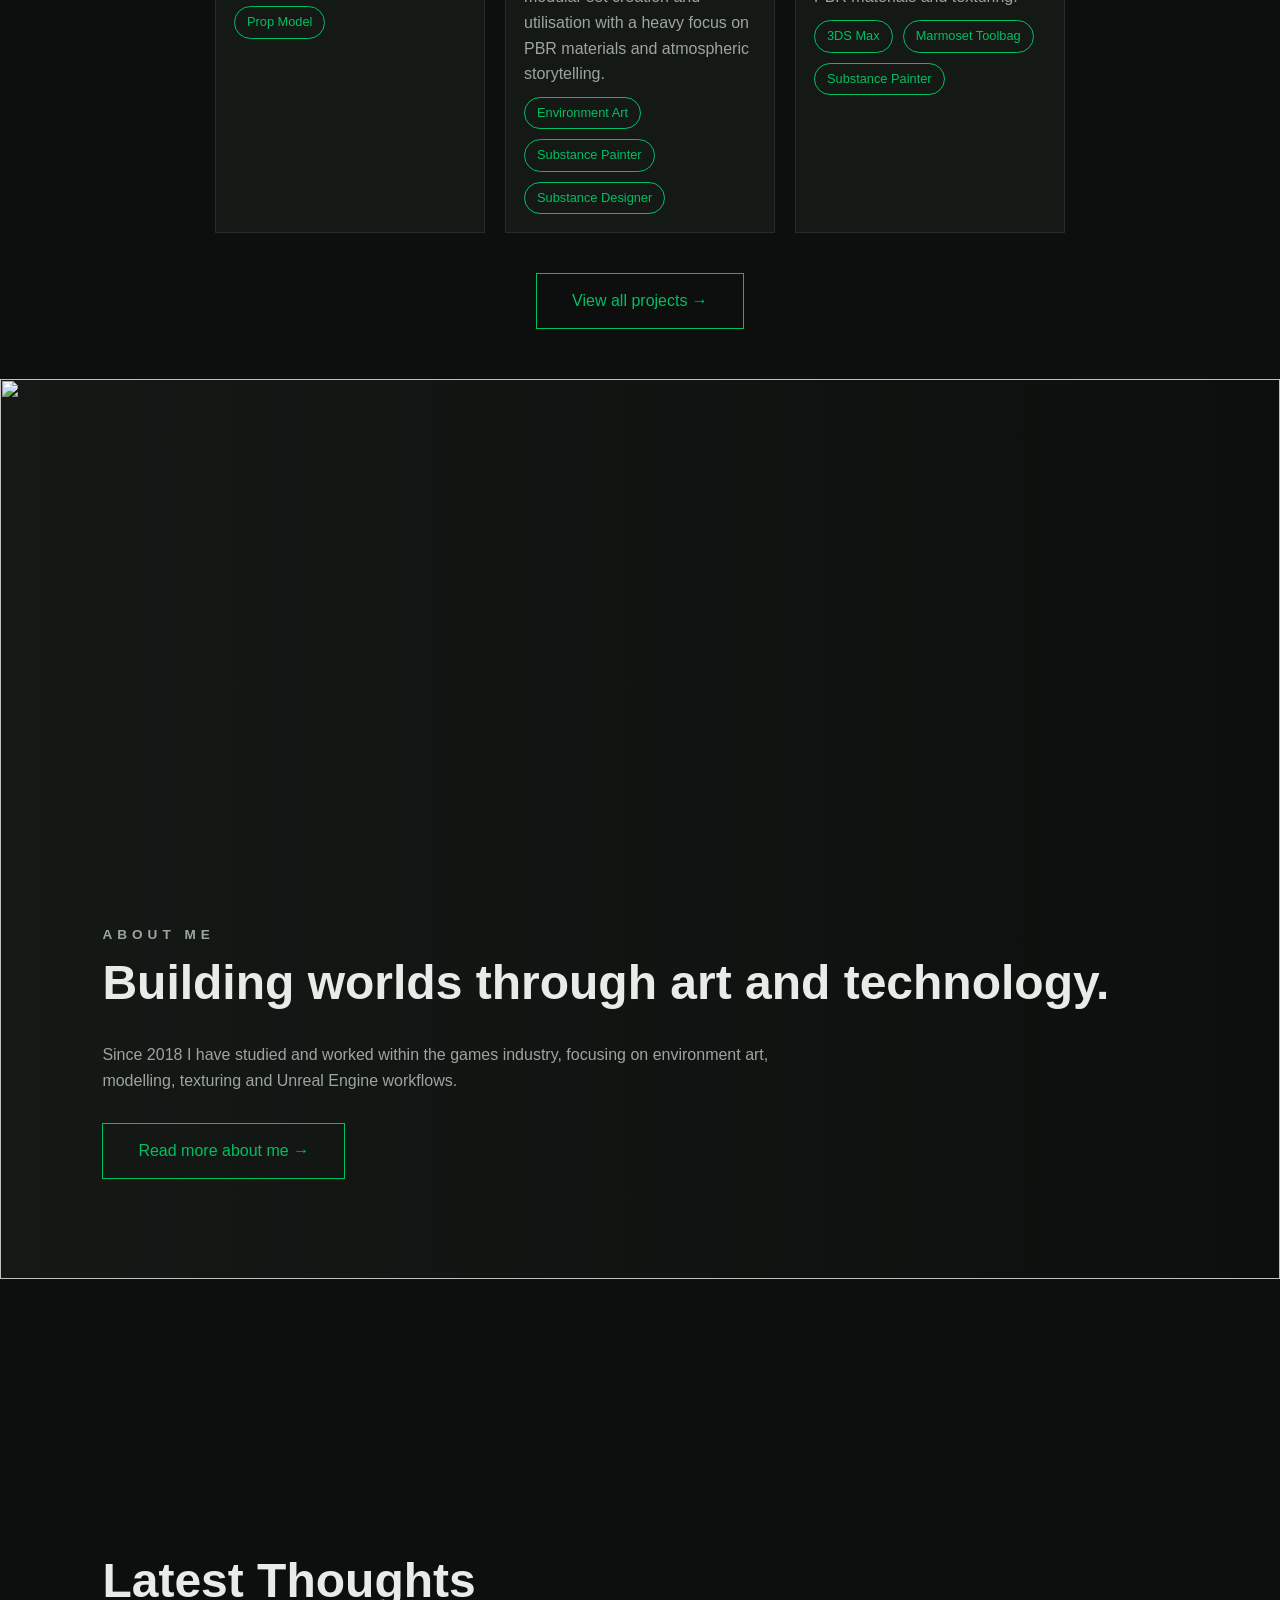
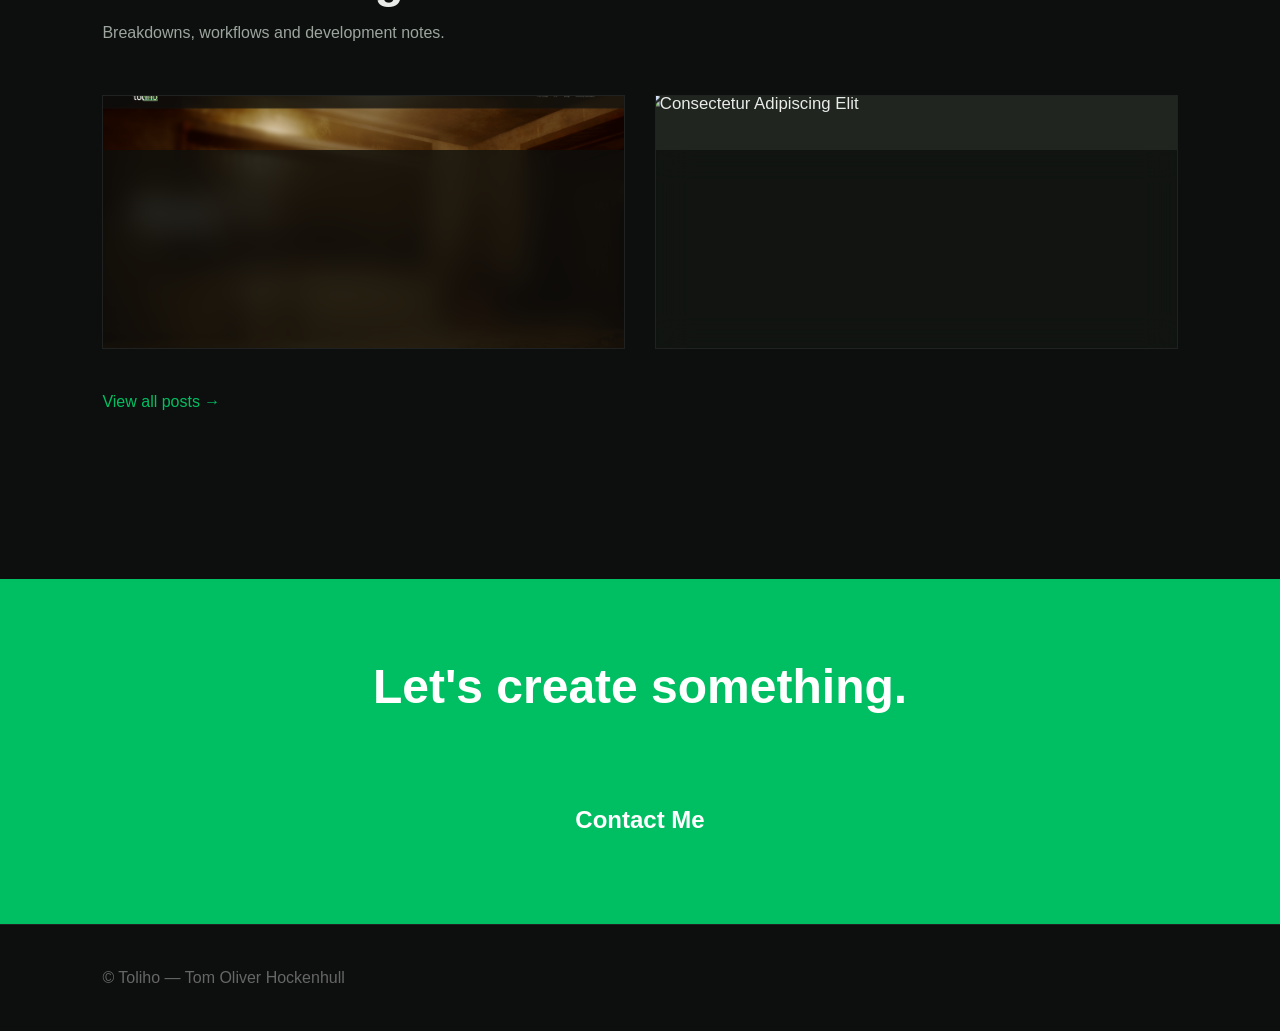
==== commit 6ad8a3b6: "Update index.html" ====
--- a/index.html
+++ b/index.html
@@ -59,7 +59,7 @@
      favourite environment render later.
 =========================== -->
 
-<section class="hero">
+<section class="hero" id="section-hero">
     <div class="hero-bg">
         <img src="images/Welcome.gif" alt="">
         <img src="images/Welcome.gif" class="hero-bg-blur" alt="">
@@ -88,7 +88,7 @@
      on portfolio.html.
 =========================== -->
 
-<section class="featured">
+<section class="featured" id="section-featured">
     <div class="section-header">
         <h2>
             Featured Work
@@ -115,7 +115,7 @@
      about.html
 =========================== -->
 
-<section class="about-preview">
+<section class="about-preview" id="section-about">
     <div class="about-bg">
         <img src="images/about-bg.png" alt="">
         <img src="images/about-bg.png" class="about-bg-blur" alt="">
@@ -146,7 +146,7 @@
      blog.html
 =========================== -->
 
-<section class="latest-blog">
+<section class="latest-blog" id="section-blog">
     <div class="section-header">
         <h2>
             Latest Thoughts
@@ -166,7 +166,7 @@
      CONTACT CTA
 =========================== -->
 
-<section class="contact-banner">
+<section class="contact-banner" id="section-contact">
     <h2>
         Let's create something.
     </h2>
@@ -311,5 +311,22 @@
     });
 </script>
 
+<!-- ===========================
+     SCROLL DOT NAVIGATION
+     Shows which snapped section you're
+     currently on. See css/style.css
+     (.scroll-dots) and js/scroll-dots.js
+=========================== -->
+
+<nav class="scroll-dots" aria-label="Page sections">
+    <a href="#section-hero" class="scroll-dot" aria-label="Welcome"></a>
+    <a href="#section-featured" class="scroll-dot" aria-label="Featured Work"></a>
+    <a href="#section-about" class="scroll-dot" aria-label="About"></a>
+    <a href="#section-blog" class="scroll-dot" aria-label="Latest Thoughts"></a>
+    <a href="#section-contact" class="scroll-dot" aria-label="Contact"></a>
+</nav>
+
+<script src="js/scroll-dots.js"></script>
+
 </body>
 </html>
--- a/css/style.css
+++ b/css/style.css
@@ -38,14 +38,17 @@
 
 html {
     scroll-behavior:smooth;
-    /* "proximity" (not "mandatory") on purpose: mandatory forces the
-       scroll to jump straight to the next section's snap point the
-       moment a scroll gesture ends, even if this section's content
-       (e.g. the featured cards + button) hasn't fully scrolled into
-       view yet on a shorter screen - it can skip right past the
-       button. Proximity still snaps neatly when a section naturally
-       fits, but lets you keep scrolling through it when it doesn't. */
-    scroll-snap-type: y proximity;
+    /* Mandatory = a real "forced" snap: once a scroll gesture ends,
+       the page always lands on the next/previous section, never
+       stopping halfway. This only works cleanly because every
+       snapped section below is now sized (via clamp()/vh) to
+       actually fit inside one viewport - including on a 1080p
+       screen - so mandatory snapping never has to cut content off
+       to make it land. If you ever add a new snapped section with
+       content that might not fit one screen, give it the same
+       vh-based treatment as .featured/.latest-blog below instead of
+       switching this back to "proximity". */
+    scroll-snap-type: y mandatory;
 }
 
 body {
@@ -1099,6 +1102,20 @@
     .about-preview,
     .latest-blog {
         min-height: auto;
+    }
+
+    /* .featured .portfolio-grid switched from CSS grid to flex above
+       so cards could be sized by viewport height on desktop - that
+       vh-based width no longer makes sense once snap is off and
+       everything stacks, so force full-width single column here,
+       matching how it already behaved before. */
+    .featured .portfolio-grid {
+        flex-direction: column;
+        align-items: stretch;
+    }
+
+    .featured .portfolio-card {
+        width: 100%;
     }
 
     html {
@@ -1150,12 +1167,29 @@
 
 /* Cards stay perfectly square (same as portfolio.html — some of
    your images have text baked in, so the aspect ratio can't move).
-   To still fit 3 cards + header + button on one screen, the grid
-   itself is capped narrower instead, which shrinks the squares
-   proportionally rather than cropping them. */
+
+   The old approach capped the GRID's width, which shrinks the
+   squares based on horizontal space - but horizontal space barely
+   changes between a 1080p and a 1440p/2K monitor at the same
+   browser width, so the cards stayed just as tall and blew past
+   the shorter 1080p viewport. Sizing the card itself off viewport
+   HEIGHT (34vh) instead fixes that: less vertical room -> smaller
+   squares, automatically, with no separate breakpoint needed. */
 .featured .portfolio-grid {
+    display: flex;
+    flex-wrap: wrap;
+    justify-content: center;
     margin-bottom: 25px;
     gap: 20px;
+}
+
+.featured .portfolio-card {
+    /* min 200px / max 340px keep this sane on extreme window sizes;
+       30vh is the number to nudge if you want the cards bigger or
+       smaller in general - raise it and re-check on a 1080p screen
+       that the button at the bottom of .featured is still visible. */
+    flex: 0 0 auto;
+    width: clamp(200px, 30vh, 340px);
 }
 
 .featured .portfolio-info {
@@ -1204,6 +1238,67 @@
     display: flex;
     flex-direction: column;
     justify-content: safe center;
+}
+
+/* Same reasoning as .featured above: the 16:9 blog preview images
+   were sized off the grid column's WIDTH, so they were just as
+   likely to run too tall on a 1080p screen as the featured squares
+   were. Capping the height by vh instead keeps this section
+   fitting one screen too, so mandatory snap can't get stuck here.
+   Scoped to .latest-blog so blog.html's full blog grid is untouched. */
+.latest-blog .blog-card-image {
+    aspect-ratio: auto;
+    height: clamp(160px, 28vh, 320px);
+}
+
+
+/* =====================================================
+   SCROLL DOT NAVIGATION (index.html only)
+
+   Needs matching markup + js/scroll-dots.js - see the setup notes
+   you were given alongside this file. Each <a class="scroll-dot">
+   should point to the id of the section it represents; the JS just
+   toggles .active on whichever dot's section is in view.
+===================================================== */
+
+.scroll-dots {
+    position: fixed;
+    top: 50%;
+    right: 30px;
+    transform: translateY(-50%);
+    display: flex;
+    flex-direction: column;
+    align-items: center;
+    gap: 16px;
+    z-index: 150;
+}
+
+.scroll-dot {
+    width: 10px;
+    height: 10px;
+    border-radius: 50%;
+    border: 1px solid var(--muted);
+    background: transparent;
+    transition: .3s;
+}
+
+.scroll-dot:hover {
+    border-color: var(--green);
+}
+
+.scroll-dot.active {
+    background: var(--green);
+    border-color: var(--green);
+    transform: scale(1.3);
+}
+
+@media(max-width:900px){
+    /* Snap is switched off on mobile anyway (see MOBILE SUPPORT
+       below), so a "which section am I snapped to" indicator has
+       nothing meaningful to show here. */
+    .scroll-dots {
+        display: none;
+    }
 }
 
 
